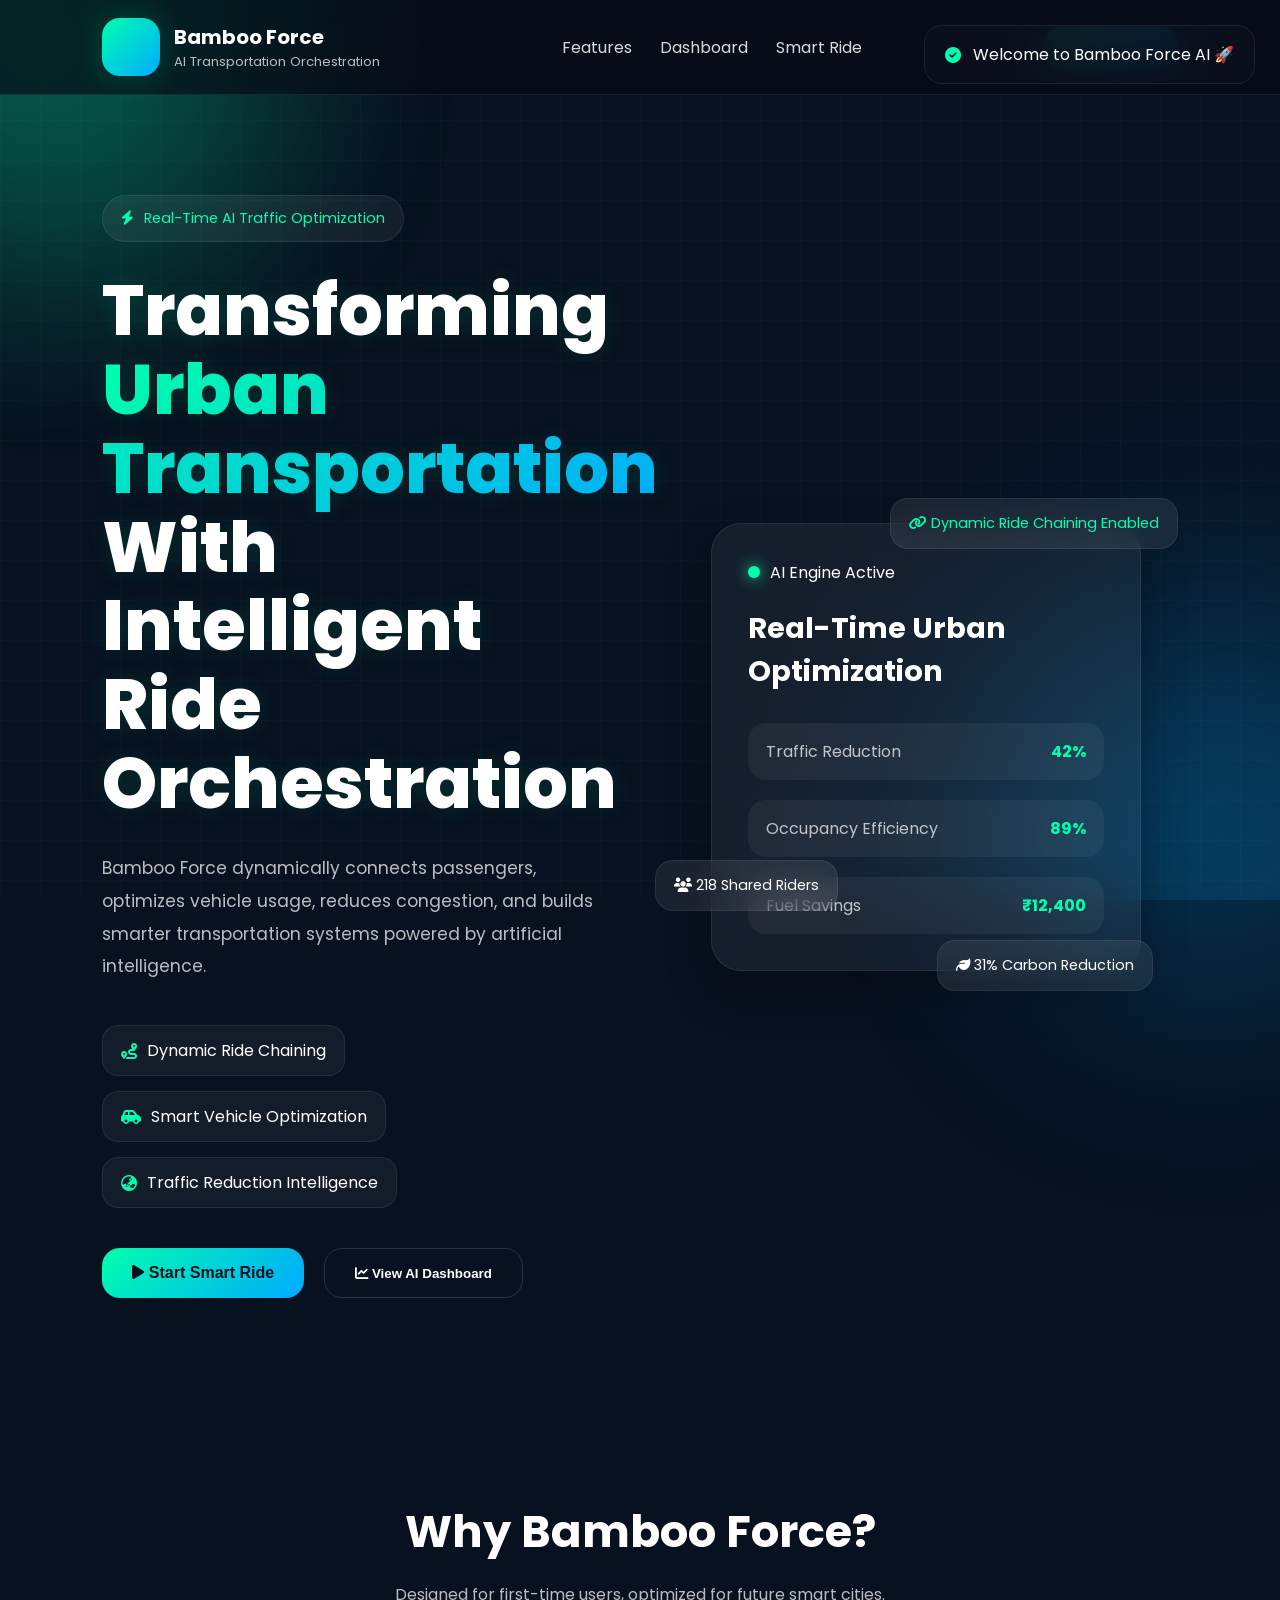
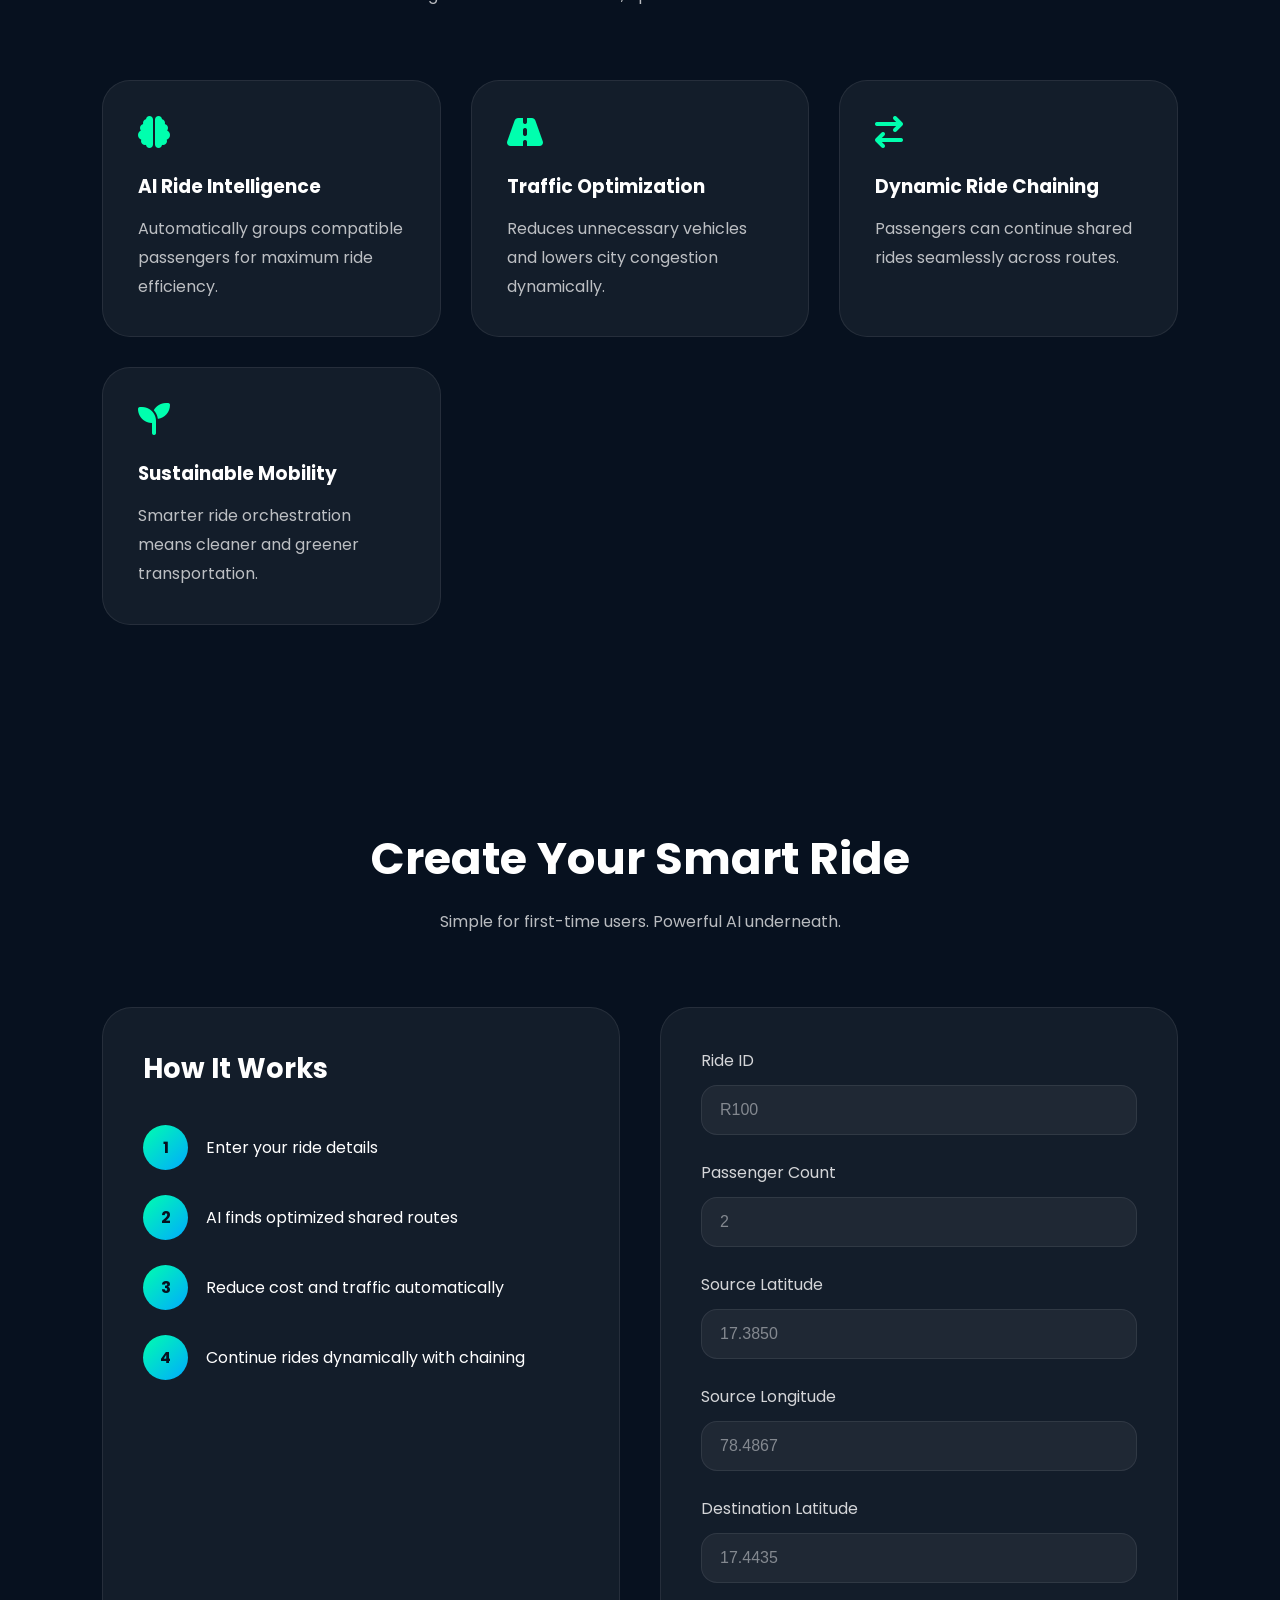
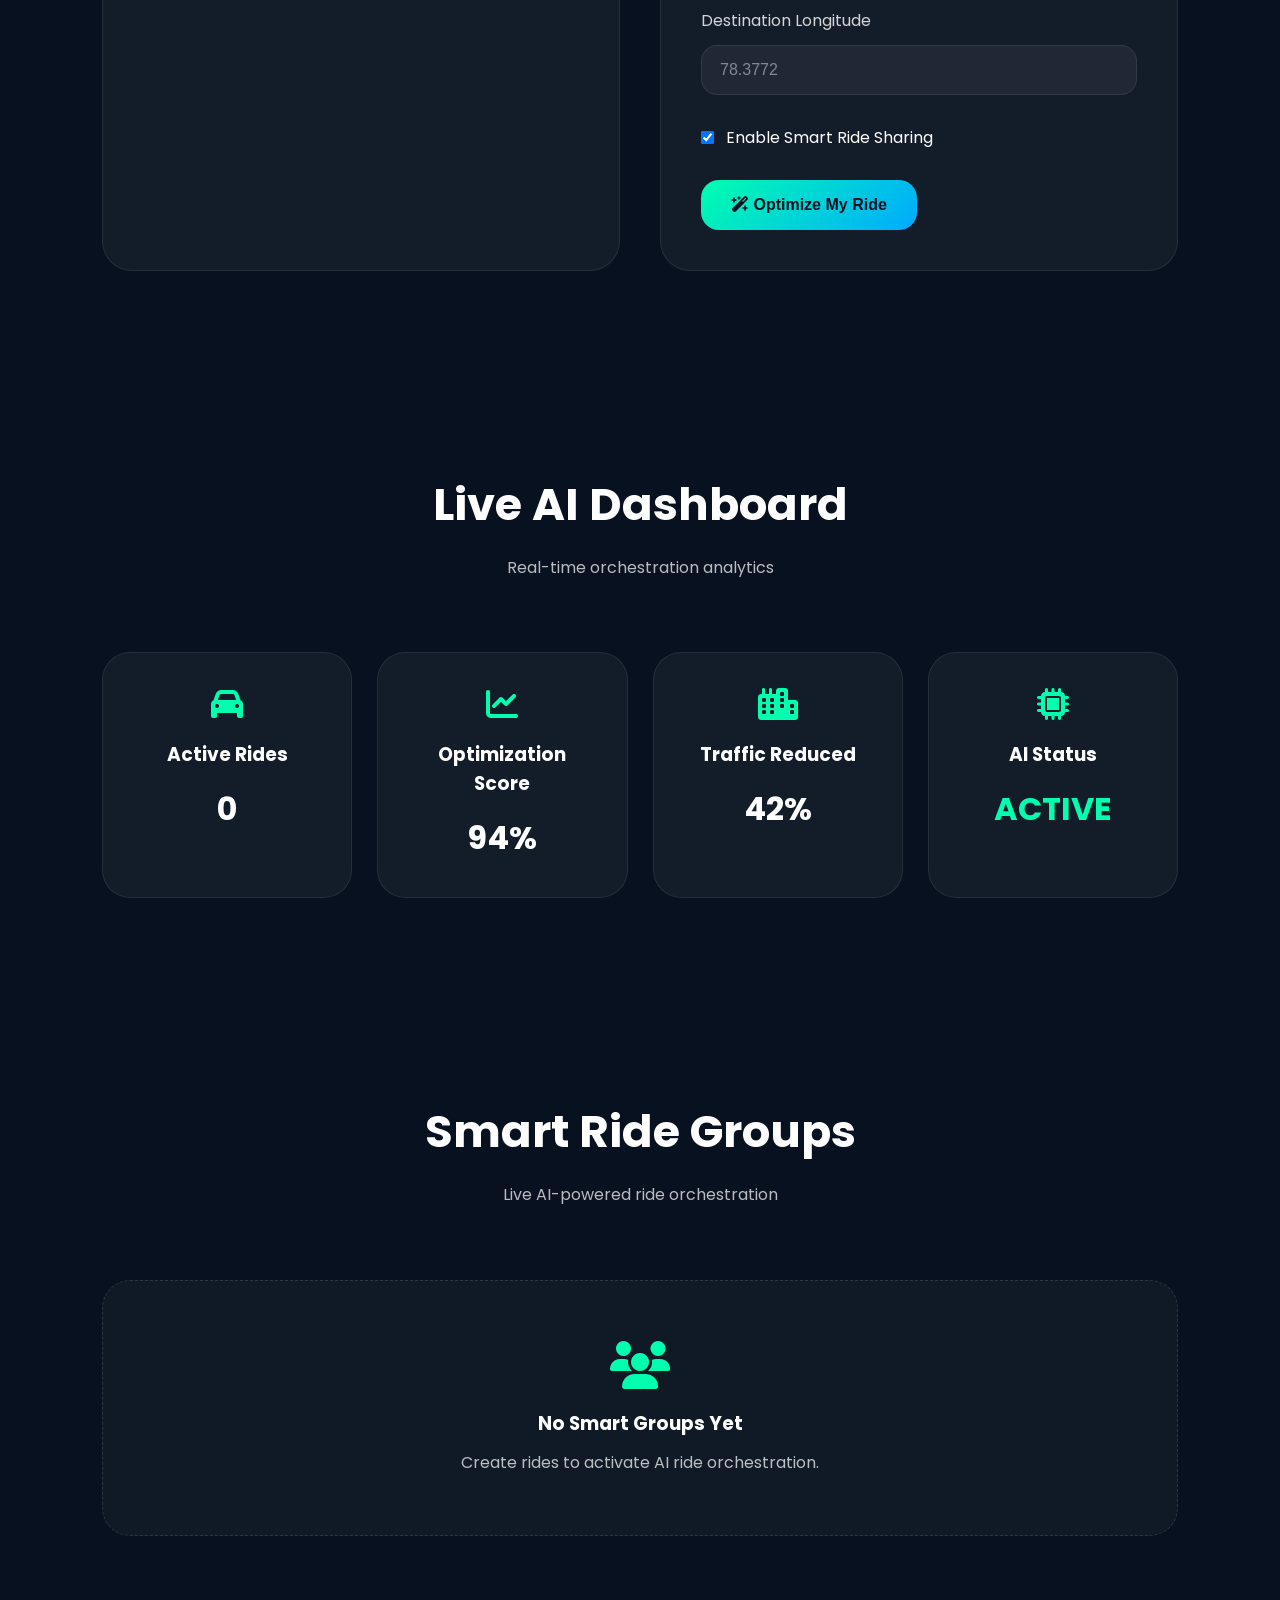
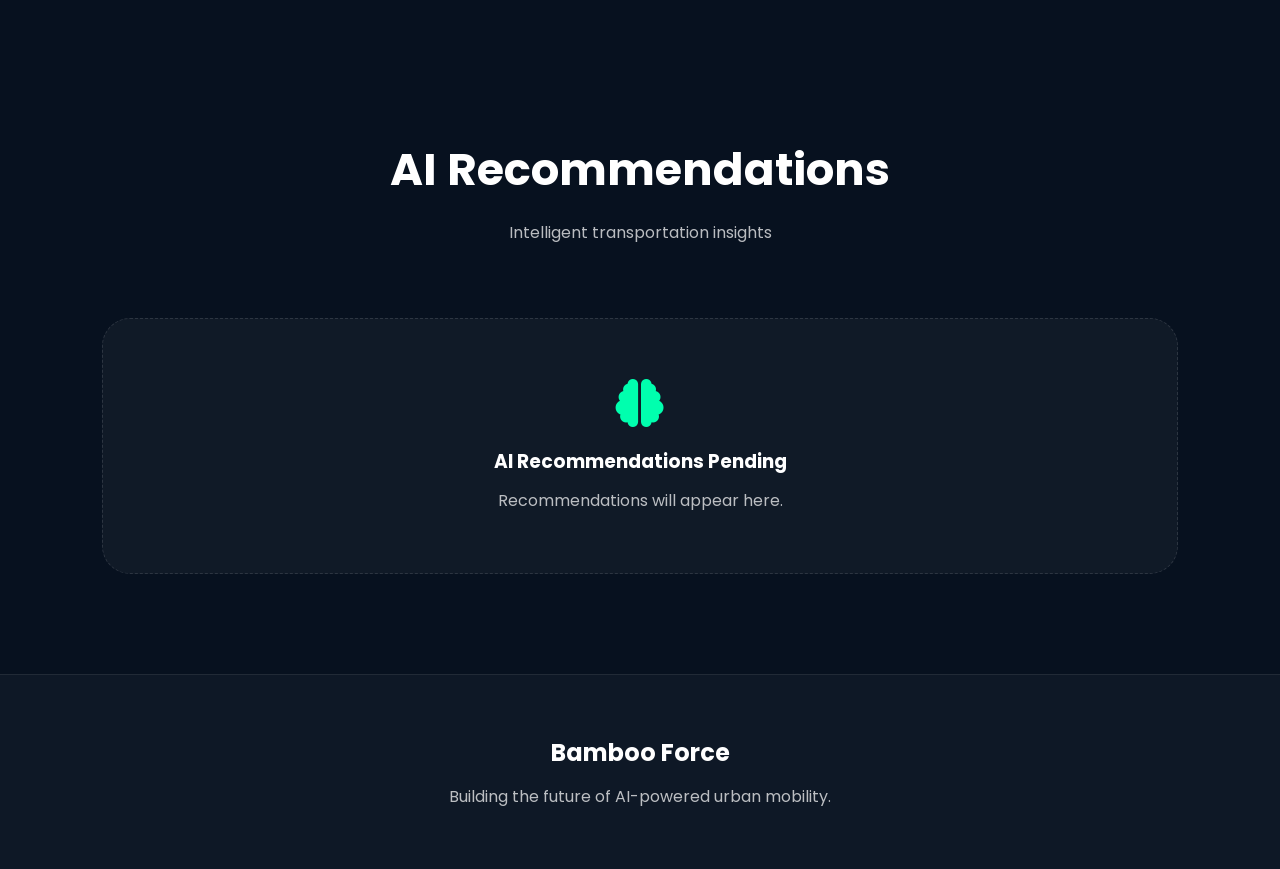
==== frontend/index.html @ 2dd6c6aa "Completed AI ride optimization backend integration" ====
<!DOCTYPE html>
<html lang="en">

<head>

    <meta charset="UTF-8">

    <meta
        name="viewport"
        content="width=device-width, initial-scale=1.0"
    >

    <title>
        Bamboo Force | AI Urban Mobility
    </title>

    <!-- ========================================= -->
    <!-- GOOGLE FONTS -->
    <!-- ========================================= -->

    <link
        rel="preconnect"
        href="https://fonts.googleapis.com"
    >

    <link
        rel="preconnect"
        href="https://fonts.gstatic.com"
        crossorigin
    >

    <link
        href="https://fonts.googleapis.com/css2?family=Poppins:wght@300;400;500;600;700;800&display=swap"
        rel="stylesheet"
    >

    <!-- ========================================= -->
    <!-- ICONS -->
    <!-- ========================================= -->

    <link
        rel="stylesheet"
        href="https://cdnjs.cloudflare.com/ajax/libs/font-awesome/6.5.1/css/all.min.css"
    >

    <!-- ========================================= -->
    <!-- CSS -->
    <!-- ========================================= -->

    <link
        rel="stylesheet"
        href="style.css"
    >

</head>

<body>

    <!-- ========================================= -->
    <!-- BACKGROUND EFFECTS -->
    <!-- ========================================= -->

    <div class="background-gradient"></div>

    <div class="grid-overlay"></div>

    <div class="blur-circle blur-one"></div>

    <div class="blur-circle blur-two"></div>

    <!-- ========================================= -->
    <!-- NAVBAR -->
    <!-- ========================================= -->

    <nav class="navbar">

        <div class="logo-container">

            <div class="logo">

                <i class="fa-solid fa-bamboo"></i>

            </div>

            <div class="logo-text">

                <h1>
                    Bamboo Force
                </h1>

                <p>
                    AI Transportation Orchestration
                </p>

            </div>

        </div>

        <div class="nav-links">

            <a href="#features">
                Features
            </a>

            <a href="#dashboard">
                Dashboard
            </a>

            <a href="#ride-section">
                Smart Ride
            </a>

        </div>

        <button class="nav-btn">

            <i class="fa-solid fa-wand-magic-sparkles"></i>

            AI Mobility

        </button>

    </nav>

    <!-- ========================================= -->
    <!-- HERO SECTION -->
    <!-- ========================================= -->

    <section class="hero-section">

        <div class="hero-left">

            <div class="hero-badge">

                <i class="fa-solid fa-bolt"></i>

                Real-Time AI Traffic Optimization

            </div>

            <h1>

                Transforming
                <span>
                    Urban Transportation
                </span>
                With Intelligent Ride Orchestration

            </h1>

            <p>

                Bamboo Force dynamically connects passengers,
                optimizes vehicle usage,
                reduces congestion,
                and builds smarter transportation systems
                powered by artificial intelligence.

            </p>

            <!-- ================================= -->
            <!-- QUICK BENEFITS -->
            <!-- ================================= -->

            <div class="hero-benefits">

                <div class="benefit">

                    <i class="fa-solid fa-route"></i>

                    <span>
                        Dynamic Ride Chaining
                    </span>

                </div>

                <div class="benefit">

                    <i class="fa-solid fa-car-side"></i>

                    <span>
                        Smart Vehicle Optimization
                    </span>

                </div>

                <div class="benefit">

                    <i class="fa-solid fa-earth-asia"></i>

                    <span>
                        Traffic Reduction Intelligence
                    </span>

                </div>

            </div>

            <!-- ================================= -->
            <!-- BUTTONS -->
            <!-- ================================= -->

            <div class="hero-buttons">

                <button class="primary-btn">

                    <i class="fa-solid fa-play"></i>

                    Start Smart Ride

                </button>

                <button class="secondary-btn">

                    <i class="fa-solid fa-chart-line"></i>

                    View AI Dashboard

                </button>

            </div>

        </div>

        <!-- ===================================== -->
        <!-- HERO RIGHT -->
        <!-- ===================================== -->

        <div class="hero-right">

            <div class="glass-card ai-card">

                <div class="card-top">

                    <div class="live-dot"></div>

                    <span>
                        AI Engine Active
                    </span>

                </div>

                <h3>

                    Real-Time Urban Optimization

                </h3>

                <div class="card-metrics">

                    <div class="metric-item">

                        <span>
                            Traffic Reduction
                        </span>

                        <strong>
                            42%
                        </strong>

                    </div>

                    <div class="metric-item">

                        <span>
                            Occupancy Efficiency
                        </span>

                        <strong>
                            89%
                        </strong>

                    </div>

                    <div class="metric-item">

                        <span>
                            Fuel Savings
                        </span>

                        <strong>
                            ₹12,400
                        </strong>

                    </div>

                </div>

            </div>

            <div class="floating-alert">

                <i class="fa-solid fa-link"></i>

                Dynamic Ride Chaining Enabled

            </div>

            <div class="mini-card mini-card-one">

                <i class="fa-solid fa-users"></i>

                218 Shared Riders

            </div>

            <div class="mini-card mini-card-two">

                <i class="fa-solid fa-leaf"></i>

                31% Carbon Reduction

            </div>

        </div>

    </section>

    <!-- ========================================= -->
    <!-- FEATURES -->
    <!-- ========================================= -->

    <section
        class="features-section"
        id="features"
    >

        <div class="section-header">

            <h2>

                Why Bamboo Force?

            </h2>

            <p>

                Designed for first-time users,
                optimized for future smart cities.

            </p>

        </div>

        <div class="features-grid">

            <div class="feature-card">

                <i class="fa-solid fa-brain"></i>

                <h3>
                    AI Ride Intelligence
                </h3>

                <p>

                    Automatically groups compatible passengers
                    for maximum ride efficiency.

                </p>

            </div>

            <div class="feature-card">

                <i class="fa-solid fa-road"></i>

                <h3>
                    Traffic Optimization
                </h3>

                <p>

                    Reduces unnecessary vehicles
                    and lowers city congestion dynamically.

                </p>

            </div>

            <div class="feature-card">

                <i class="fa-solid fa-arrow-right-arrow-left"></i>

                <h3>
                    Dynamic Ride Chaining
                </h3>

                <p>

                    Passengers can continue shared rides
                    seamlessly across routes.

                </p>

            </div>

            <div class="feature-card">

                <i class="fa-solid fa-seedling"></i>

                <h3>
                    Sustainable Mobility
                </h3>

                <p>

                    Smarter ride orchestration
                    means cleaner and greener transportation.

                </p>

            </div>

        </div>

    </section>

    <!-- ========================================= -->
    <!-- SMART RIDE FORM -->
    <!-- ========================================= -->

    <section
        class="ride-section"
        id="ride-section"
    >

        <div class="section-header">

            <h2>

                Create Your Smart Ride

            </h2>

            <p>

                Simple for first-time users.
                Powerful AI underneath.

            </p>

        </div>

        <div class="ride-container">

            <!-- ================================= -->
            <!-- LEFT INFO -->
            <!-- ================================= -->

            <div class="ride-info">

                <h3>

                    How It Works

                </h3>

                <div class="step">

                    <span>
                        1
                    </span>

                    <p>

                        Enter your ride details

                    </p>

                </div>

                <div class="step">

                    <span>
                        2
                    </span>

                    <p>

                        AI finds optimized shared routes

                    </p>

                </div>

                <div class="step">

                    <span>
                        3
                    </span>

                    <p>

                        Reduce cost and traffic automatically

                    </p>

                </div>

                <div class="step">

                    <span>
                        4
                    </span>

                    <p>

                        Continue rides dynamically with chaining

                    </p>

                </div>

            </div>

            <!-- ================================= -->
            <!-- FORM -->
            <!-- ================================= -->

            <form
                id="rideForm"
                class="ride-form"
            >

                <div class="form-grid">

                    <div class="input-group">

                        <label>

                            Ride ID

                        </label>

                        <input
                            type="text"
                            id="ride_id"
                            placeholder="R100"
                            required
                        >

                    </div>

                    <div class="input-group">

                        <label>

                            Passenger Count

                        </label>

                        <input
                            type="number"
                            id="passenger_count"
                            placeholder="2"
                            min="1"
                            required
                        >

                    </div>

                    <div class="input-group">

                        <label>

                            Source Latitude

                        </label>

                        <input
                            type="number"
                            id="source_lat"
                            placeholder="17.3850"
                            step="any"
                            required
                        >

                    </div>

                    <div class="input-group">

                        <label>

                            Source Longitude

                        </label>

                        <input
                            type="number"
                            id="source_lon"
                            placeholder="78.4867"
                            step="any"
                            required
                        >

                    </div>

                    <div class="input-group">

                        <label>

                            Destination Latitude

                        </label>

                        <input
                            type="number"
                            id="dest_lat"
                            placeholder="17.4435"
                            step="any"
                            required
                        >

                    </div>

                    <div class="input-group">

                        <label>

                            Destination Longitude

                        </label>

                        <input
                            type="number"
                            id="dest_lon"
                            placeholder="78.3772"
                            step="any"
                            required
                        >

                    </div>

                </div>

                <div class="checkbox-group">

                    <input
                        type="checkbox"
                        id="share_allowed"
                        checked
                    >

                    <label for="share_allowed">

                        Enable Smart Ride Sharing

                    </label>

                </div>

                <button
                    type="submit"
                    class="submit-btn"
                >

                    <i class="fa-solid fa-wand-magic-sparkles"></i>

                    Optimize My Ride

                </button>

            </form>

        </div>

    </section>

    <!-- ========================================= -->
    <!-- LIVE DASHBOARD -->
    <!-- ========================================= -->

    <section
        class="dashboard-section"
        id="dashboard"
    >

        <div class="section-header">

            <h2>

                Live AI Dashboard

            </h2>

            <p>

                Real-time orchestration analytics

            </p>

        </div>

        <div class="dashboard-grid">

            <div class="dashboard-card">

                <i class="fa-solid fa-car"></i>

                <h3>

                    Active Rides

                </h3>

                <p id="activeRideCount">

                    0

                </p>

            </div>

            <div class="dashboard-card">

                <i class="fa-solid fa-chart-line"></i>

                <h3>

                    Optimization Score

                </h3>

                <p>

                    94%

                </p>

            </div>

            <div class="dashboard-card">

                <i class="fa-solid fa-city"></i>

                <h3>

                    Traffic Reduced

                </h3>

                <p>

                    42%

                </p>

            </div>

            <div class="dashboard-card">

                <i class="fa-solid fa-microchip"></i>

                <h3>

                    AI Status

                </h3>

                <p class="active-status">

                    ACTIVE

                </p>

            </div>

        </div>

    </section>

    <!-- ========================================= -->
    <!-- ACTIVE GROUPS -->
    <!-- ========================================= -->

    <section class="groups-section">

        <div class="section-header">

            <h2>

                Smart Ride Groups

            </h2>

            <p>

                Live AI-powered ride orchestration

            </p>

        </div>

        <div
            id="groupsContainer"
            class="groups-grid"
        >

        </div>

    </section>

    <!-- ========================================= -->
    <!-- RECOMMENDATIONS -->
    <!-- ========================================= -->

    <section class="recommendation-section">

        <div class="section-header">

            <h2>

                AI Recommendations

            </h2>

            <p>

                Intelligent transportation insights

            </p>

        </div>

        <div
            id="recommendationContainer"
            class="recommendation-grid"
        >

        </div>

    </section>

    <!-- ========================================= -->
    <!-- FOOTER -->
    <!-- ========================================= -->

    <footer class="footer">

        <h2>

            Bamboo Force

        </h2>

        <p>

            Building the future of AI-powered urban mobility.

        </p>

    </footer>

    <!-- ========================================= -->
    <!-- SCRIPT -->
    <!-- ========================================= -->

    <script src="script.js"></script>

</body>

</html>
---- frontend/style.css ----
/* =========================================================
   BAMBOO FORCE AI
   FINAL PREMIUM UI STYLESHEET
========================================================= */

/* =========================================================
   ROOT VARIABLES
========================================================= */

:root {

    --bg-primary: #07111f;
    --bg-secondary: #0d1728;

    --card-bg: rgba(255,255,255,0.05);
    --card-hover: rgba(255,255,255,0.08);

    --text-primary: #ffffff;
    --text-secondary: rgba(255,255,255,0.72);
    --text-muted: rgba(255,255,255,0.45);

    --accent-primary: #00ffae;
    --accent-secondary: #00aaff;

    --success: #00ffae;
    --danger: #ff5f7a;

    --border-light: rgba(255,255,255,0.08);

    --shadow-glow:
        0 0 35px rgba(0,255,174,0.18);

    --shadow-card:
        0 20px 45px rgba(0,0,0,0.28);

    --transition-fast: 0.3s;
    --transition-smooth: 0.4s;
}

/* =========================================================
   GLOBAL RESET
========================================================= */

* {

    margin: 0;
    padding: 0;

    box-sizing: border-box;
}

html {

    scroll-behavior: smooth;
}

body {

    font-family: "Poppins", sans-serif;

    background: var(--bg-primary);

    color: var(--text-primary);

    overflow-x: hidden;

    min-height: 100vh;

    position: relative;
}

/* =========================================================
   CUSTOM SCROLLBAR
========================================================= */

::-webkit-scrollbar {

    width: 10px;
}

::-webkit-scrollbar-track {

    background: var(--bg-primary);
}

::-webkit-scrollbar-thumb {

    background: linear-gradient(
        var(--accent-primary),
        var(--accent-secondary)
    );

    border-radius: 20px;
}

/* =========================================================
   BACKGROUND EFFECTS
========================================================= */

.background-gradient {

    position: fixed;

    inset: 0;

    background:
        radial-gradient(
            circle at top left,
            rgba(0,255,174,0.16),
            transparent 28%
        ),
        radial-gradient(
            circle at bottom right,
            rgba(0,170,255,0.14),
            transparent 35%
        ),
        var(--bg-primary);

    z-index: -5;
}

.grid-overlay {

    position: fixed;

    inset: 0;

    background-image:
        linear-gradient(
            rgba(255,255,255,0.02) 1px,
            transparent 1px
        ),
        linear-gradient(
            90deg,
            rgba(255,255,255,0.02) 1px,
            transparent 1px
        );

    background-size: 40px 40px;

    z-index: -4;
}

.blur-circle {

    position: fixed;

    width: 380px;
    height: 380px;

    border-radius: 50%;

    filter: blur(110px);

    opacity: 0.22;

    z-index: -3;
}

.blur-one {

    background: var(--accent-primary);

    top: -120px;
    left: -120px;
}

.blur-two {

    background: var(--accent-secondary);

    bottom: -120px;
    right: -120px;
}

/* =========================================================
   NAVBAR
========================================================= */

.navbar {

    width: 100%;

    padding: 18px 8%;

    display: flex;

    justify-content: space-between;

    align-items: center;

    position: sticky;

    top: 0;

    z-index: 1000;

    backdrop-filter: blur(20px);

    background: rgba(5,10,20,0.65);

    border-bottom: 1px solid var(--border-light);
}

.logo-container {

    display: flex;

    align-items: center;

    gap: 14px;
}

.logo {

    width: 58px;
    height: 58px;

    border-radius: 18px;

    display: flex;

    justify-content: center;

    align-items: center;

    background: linear-gradient(
        135deg,
        var(--accent-primary),
        var(--accent-secondary)
    );

    color: var(--bg-primary);

    font-size: 24px;

    font-weight: 700;

    box-shadow: var(--shadow-glow);
}

.logo-text h1 {

    font-size: 1.25rem;

    font-weight: 700;
}

.logo-text p {

    font-size: 0.82rem;

    color: var(--text-secondary);
}

.nav-links {

    display: flex;

    gap: 28px;
}

.nav-links a {

    text-decoration: none;

    color: var(--text-primary);

    opacity: 0.85;

    transition: var(--transition-fast);
}

.nav-links a:hover {

    color: var(--accent-primary);
}

.nav-btn {

    padding: 13px 24px;

    border: none;

    border-radius: 16px;

    background: linear-gradient(
        135deg,
        var(--accent-primary),
        var(--accent-secondary)
    );

    color: var(--bg-primary);

    font-weight: 700;

    cursor: pointer;

    transition: var(--transition-smooth);
}

.nav-btn:hover {

    transform: translateY(-4px);

    box-shadow:
        0 15px 35px rgba(0,255,174,0.28);
}

/* =========================================================
   HERO SECTION
========================================================= */

.hero-section {

    min-height: 100vh;

    padding: 100px 8%;

    display: flex;

    align-items: center;

    justify-content: space-between;

    gap: 70px;

    flex-wrap: wrap;
}

.hero-left {

    flex: 1;

    min-width: 320px;
}

.hero-badge {

    display: inline-flex;

    align-items: center;

    gap: 10px;

    padding: 12px 18px;

    border-radius: 50px;

    background: rgba(255,255,255,0.06);

    border: 1px solid var(--border-light);

    color: var(--accent-primary);

    margin-bottom: 30px;

    font-size: 0.9rem;
}

.hero-left h1 {

    font-size: 4.4rem;

    line-height: 1.12;

    margin-bottom: 28px;

    font-weight: 800;

    text-shadow:
        0 0 22px rgba(0,255,174,0.12);
}

.hero-left h1 span {

    background: linear-gradient(
        135deg,
        var(--accent-primary),
        var(--accent-secondary)
    );

    -webkit-background-clip: text;

    -webkit-text-fill-color: transparent;
}

.hero-left p {

    font-size: 1.08rem;

    line-height: 1.9;

    color: var(--text-secondary);

    max-width: 720px;

    margin-bottom: 42px;
}

/* =========================================================
   BENEFITS
========================================================= */

.hero-benefits {

    display: flex;

    flex-wrap: wrap;

    gap: 15px;

    margin-bottom: 40px;
}

.benefit {

    display: flex;

    align-items: center;

    gap: 10px;

    padding: 12px 18px;

    border-radius: 16px;

    background: rgba(255,255,255,0.05);

    border: 1px solid var(--border-light);

    transition: var(--transition-fast);
}

.benefit:hover {

    transform: translateY(-3px);

    border-color: rgba(0,255,174,0.25);
}

.benefit i {

    color: var(--accent-primary);
}

/* =========================================================
   BUTTONS
========================================================= */

.hero-buttons {

    display: flex;

    flex-wrap: wrap;

    gap: 20px;
}

.primary-btn,
.secondary-btn,
.submit-btn {

    border: none;

    cursor: pointer;

    transition: var(--transition-smooth);
}

.primary-btn,
.submit-btn {

    padding: 16px 30px;

    border-radius: 18px;

    background: linear-gradient(
        135deg,
        var(--accent-primary),
        var(--accent-secondary)
    );

    color: var(--bg-primary);

    font-weight: 700;

    font-size: 1rem;
}

.primary-btn:hover,
.submit-btn:hover {

    transform: translateY(-5px) scale(1.02);

    box-shadow:
        0 15px 35px rgba(0,255,174,0.28);
}

.secondary-btn {

    padding: 16px 30px;

    border-radius: 18px;

    background: transparent;

    border: 1px solid rgba(255,255,255,0.14);

    color: white;

    font-weight: 600;
}

.secondary-btn:hover {

    background: rgba(255,255,255,0.08);

    transform: translateY(-4px);
}

/* =========================================================
   HERO VISUAL
========================================================= */

.hero-right {

    flex: 1;

    min-width: 320px;

    display: flex;

    justify-content: center;

    position: relative;
}

.glass-card {

    width: 100%;

    max-width: 430px;

    padding: 36px;

    border-radius: 30px;

    background: rgba(255,255,255,0.06);

    border: 1px solid var(--border-light);

    backdrop-filter: blur(24px);

    box-shadow: var(--shadow-card);

    animation:
        floatAnimation 5s ease-in-out infinite;
}

@keyframes floatAnimation {

    0% {

        transform: translateY(0px);
    }

    50% {

        transform: translateY(-12px);
    }

    100% {

        transform: translateY(0px);
    }
}

.card-top {

    display: flex;

    align-items: center;

    gap: 10px;

    margin-bottom: 22px;
}

.live-dot {

    width: 12px;
    height: 12px;

    border-radius: 50%;

    background: var(--success);

    box-shadow:
        0 0 15px var(--success);

    animation: pulse 1.5s infinite;
}

@keyframes pulse {

    0% { opacity: 1; }

    50% { opacity: 0.45; }

    100% { opacity: 1; }
}

.ai-card h3 {

    font-size: 1.8rem;

    margin-bottom: 30px;
}

.card-metrics {

    display: flex;

    flex-direction: column;

    gap: 20px;
}

.metric-item {

    display: flex;

    justify-content: space-between;

    align-items: center;

    padding: 16px 18px;

    border-radius: 18px;

    background: rgba(255,255,255,0.05);
}

.metric-item span {

    color: var(--text-secondary);
}

.metric-item strong {

    color: var(--accent-primary);
}

.floating-alert,
.mini-card {

    position: absolute;

    background: rgba(255,255,255,0.08);

    border: 1px solid var(--border-light);

    backdrop-filter: blur(16px);

    border-radius: 18px;

    padding: 14px 18px;

    font-size: 0.9rem;
}

.floating-alert {

    top: -25px;
    right: 0;

    color: var(--accent-primary);
}

.mini-card-one {

    bottom: 60px;
    left: -20px;
}

.mini-card-two {

    bottom: -20px;
    right: 25px;
}

/* =========================================================
   COMMON SECTION
========================================================= */

section {

    padding: 100px 8%;
}

.section-header {

    text-align: center;

    margin-bottom: 70px;
}

.section-header h2 {

    font-size: 2.8rem;

    margin-bottom: 16px;
}

.section-header p {

    color: var(--text-secondary);

    max-width: 720px;

    margin: auto;

    line-height: 1.8;
}

/* =========================================================
   FEATURES
========================================================= */

.features-grid {

    display: grid;

    grid-template-columns:
        repeat(auto-fit, minmax(260px, 1fr));

    gap: 30px;
}

.feature-card {

    position: relative;

    overflow: hidden;

    padding: 35px;

    border-radius: 28px;

    background: var(--card-bg);

    border: 1px solid var(--border-light);

    transition: var(--transition-smooth);
}

.feature-card::before {

    content: "";

    position: absolute;

    inset: 0;

    background: linear-gradient(
        135deg,
        rgba(0,255,174,0.08),
        transparent
    );

    opacity: 0;

    transition: var(--transition-smooth);
}

.feature-card:hover::before {

    opacity: 1;
}

.feature-card:hover {

    transform: translateY(-10px);

    border-color: rgba(0,255,174,0.25);
}

.feature-card i {

    font-size: 2rem;

    color: var(--accent-primary);

    margin-bottom: 24px;
}

.feature-card h3 {

    margin-bottom: 14px;
}

.feature-card p {

    color: var(--text-secondary);

    line-height: 1.8;
}

/* =========================================================
   FORM SECTION
========================================================= */

.ride-container {

    display: flex;

    flex-wrap: wrap;

    gap: 40px;
}

.ride-info,
.ride-form {

    flex: 1;

    min-width: 320px;

    padding: 40px;

    border-radius: 30px;

    background: var(--card-bg);

    border: 1px solid var(--border-light);
}

.ride-info h3 {

    font-size: 1.7rem;

    margin-bottom: 35px;
}

.step {

    display: flex;

    align-items: center;

    gap: 18px;

    margin-bottom: 25px;
}

.step span {

    width: 45px;
    height: 45px;

    border-radius: 50%;

    background: linear-gradient(
        135deg,
        var(--accent-primary),
        var(--accent-secondary)
    );

    display: flex;

    justify-content: center;

    align-items: center;

    color: var(--bg-primary);

    font-weight: 700;
}

.form-grid {

    display: grid;

    grid-template-columns:
        repeat(auto-fit, minmax(220px, 1fr));

    gap: 25px;
}

.input-group {

    display: flex;

    flex-direction: column;

    gap: 12px;
}

.input-group label {

    color: rgba(255,255,255,0.82);
}

.input-group input {

    padding: 15px 18px;

    border-radius: 16px;

    border: 1px solid var(--border-light);

    background: rgba(255,255,255,0.05);

    color: white;

    font-size: 1rem;

    outline: none;

    transition:
        border 0.3s,
        transform 0.3s,
        box-shadow 0.3s;
}

.input-group input::placeholder {

    color: var(--text-muted);
}

.input-group input:hover {

    transform: translateY(-2px);
}

.input-group input:focus {

    border-color: var(--accent-primary);

    box-shadow:
        0 0 14px rgba(0,255,174,0.28);
}

.checkbox-group {

    display: flex;

    align-items: center;

    gap: 12px;

    margin: 30px 0;
}

/* =========================================================
   DASHBOARD
========================================================= */

.dashboard-grid {

    display: grid;

    grid-template-columns:
        repeat(auto-fit, minmax(220px, 1fr));

    gap: 25px;
}

.dashboard-card {

    padding: 35px;

    border-radius: 28px;

    background: var(--card-bg);

    border: 1px solid var(--border-light);

    text-align: center;

    transition: var(--transition-smooth);
}

.dashboard-card:hover {

    transform: translateY(-8px);

    border-color: rgba(0,255,174,0.25);
}

.dashboard-card i {

    font-size: 2rem;

    color: var(--accent-primary);

    margin-bottom: 20px;
}

.dashboard-card p {

    margin-top: 16px;

    font-size: 2rem;

    font-weight: 700;
}

.active-status {

    color: var(--success);
}

/* =========================================================
   GROUPS & RECOMMENDATIONS
========================================================= */

.groups-grid,
.recommendation-grid {

    display: grid;

    grid-template-columns:
        repeat(auto-fit, minmax(320px, 1fr));

    gap: 25px;
}

.dynamic-card,
.recommendation-card {

    padding: 28px;

    border-radius: 26px;

    background: var(--card-bg);

    border: 1px solid var(--border-light);

    transition: var(--transition-smooth);
}

.dynamic-card:hover,
.recommendation-card:hover {

    transform: translateY(-6px);

    border-color: rgba(0,255,174,0.25);
}

.card-header,
.recommendation-top {

    display: flex;

    justify-content: space-between;

    align-items: center;

    margin-bottom: 20px;
}

.live-badge,
.confidence-score {

    padding: 6px 12px;

    border-radius: 50px;

    background: rgba(0,255,174,0.12);

    color: var(--accent-primary);

    font-size: 0.82rem;

    font-weight: 600;
}

.group-details,
.recommendation-body {

    display: flex;

    flex-direction: column;

    gap: 16px;
}

.detail-item,
.recommend-item {

    display: flex;

    justify-content: space-between;

    align-items: center;

    padding: 14px 16px;

    border-radius: 16px;

    background: rgba(255,255,255,0.04);
}

/* =========================================================
   EMPTY STATE
========================================================= */

.empty-state {

    width: 100%;

    padding: 60px 30px;

    border-radius: 28px;

    background: rgba(255,255,255,0.04);

    border: 1px dashed rgba(255,255,255,0.12);

    text-align: center;
}

.empty-state i {

    font-size: 3rem;

    color: var(--accent-primary);

    margin-bottom: 20px;
}

.empty-state h3 {

    margin-bottom: 12px;
}

.empty-state p {

    color: var(--text-secondary);
}

/* =========================================================
   TOAST
========================================================= */

.toast {

    position: fixed;

    top: 25px;
    right: 25px;

    padding: 16px 20px;

    border-radius: 18px;

    background: rgba(10,16,28,0.92);

    border: 1px solid var(--border-light);

    backdrop-filter: blur(18px);

    transform: translateX(120%);

    opacity: 0;

    transition: var(--transition-smooth);

    z-index: 9999;
}

.toast.show {

    transform: translateX(0);

    opacity: 1;
}

.toast-content {

    display: flex;

    align-items: center;

    gap: 12px;
}

.toast.success i {

    color: var(--success);
}

.toast.error i {

    color: var(--danger);
}

/* =========================================================
   FOOTER
========================================================= */

.footer {

    padding: 60px 8%;

    text-align: center;

    border-top: 1px solid var(--border-light);

    background: rgba(255,255,255,0.03);
}

.footer h2 {

    margin-bottom: 14px;
}

.footer p {

    color: var(--text-secondary);
}

/* =========================================================
   RESPONSIVE DESIGN
========================================================= */

@media (max-width: 1100px) {

    .hero-left h1 {

        font-size: 3.5rem;
    }
}

@media (max-width: 900px) {

    .hero-section {

        padding-top: 140px;
    }

    .nav-links {

        display: none;
    }

    .floating-alert,
    .mini-card {

        display: none;
    }
}

@media (max-width: 768px) {

    section {

        padding: 80px 6%;
    }

    .hero-left h1 {

        font-size: 2.7rem;
    }

    .section-header h2 {

        font-size: 2.2rem;
    }

    .ride-info,
    .ride-form {

        padding: 28px;
    }
}

@media (max-width: 500px) {

    .hero-left h1 {

        font-size: 2.1rem;
    }

    .hero-buttons {

        flex-direction: column;
    }

    .primary-btn,
    .secondary-btn,
    .submit-btn {

        width: 100%;
    }

    .toast {

        width: calc(100% - 30px);

        right: 15px;
    }
}
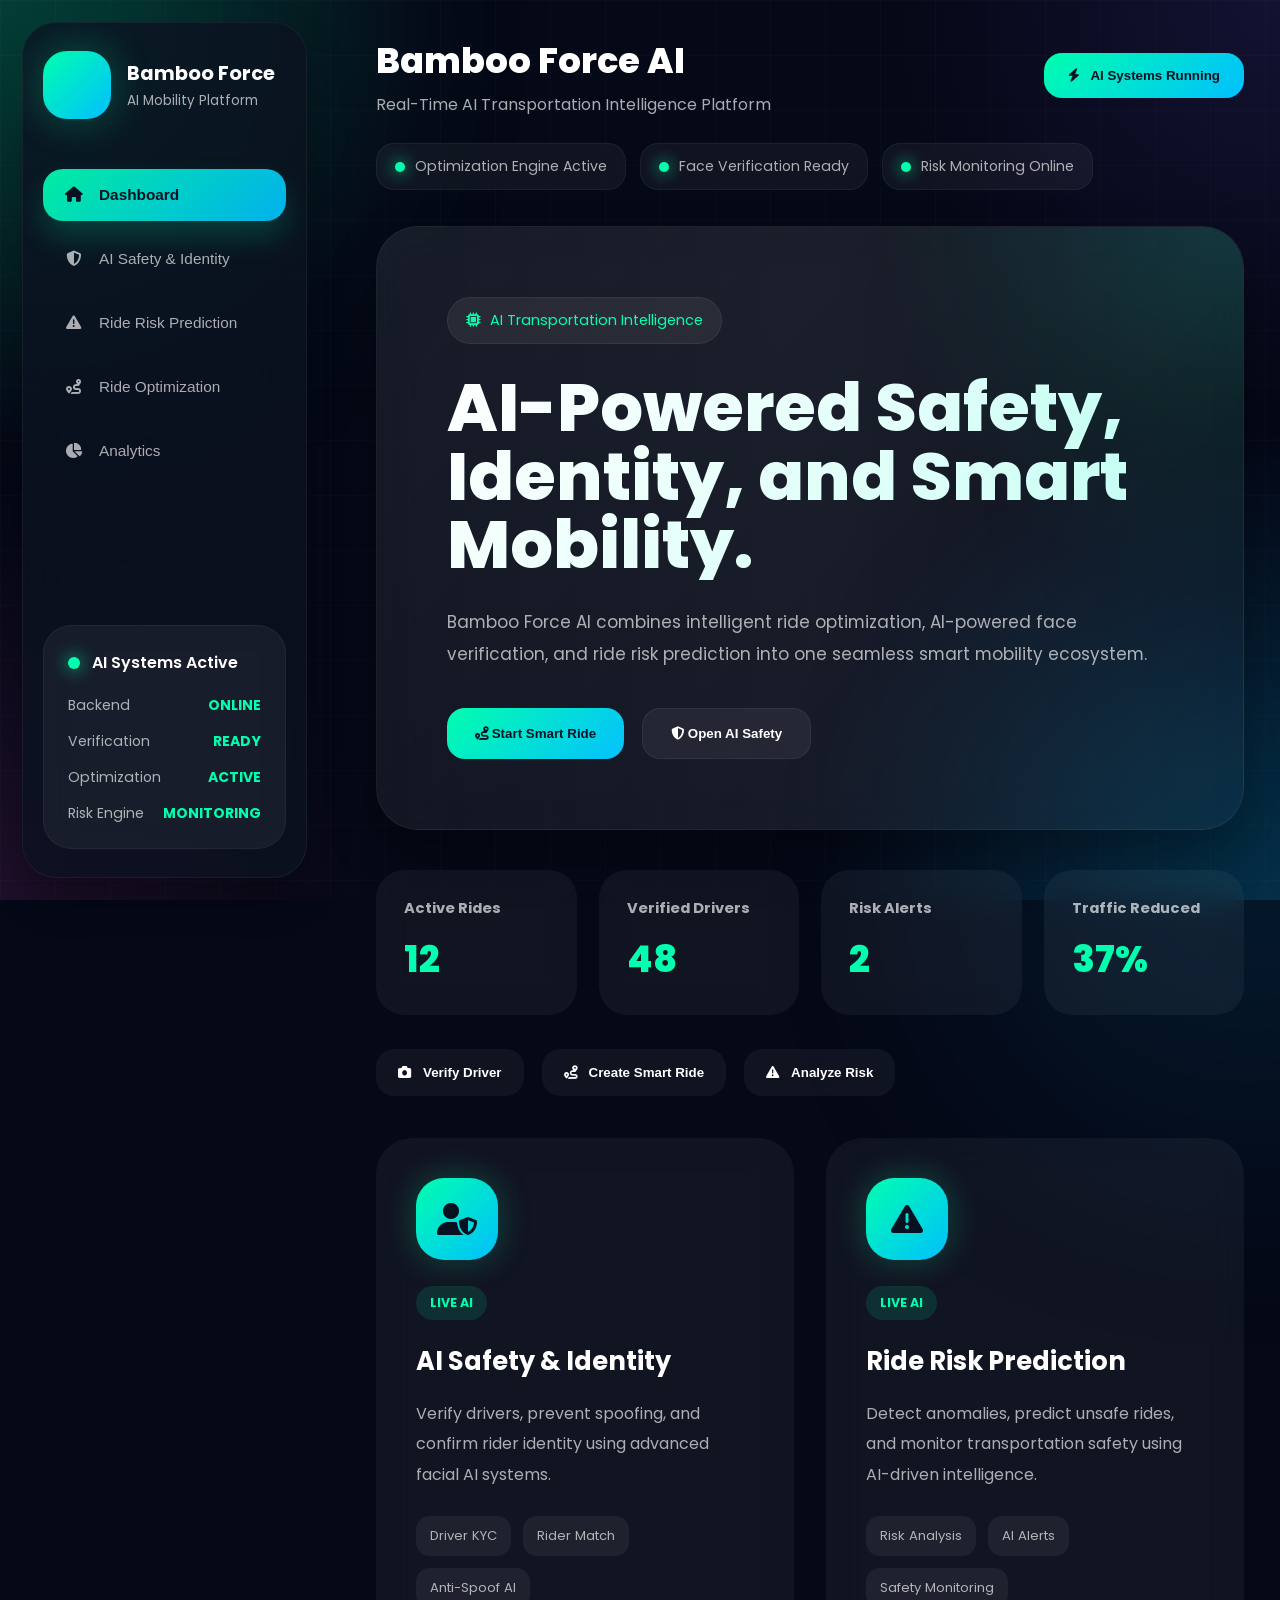
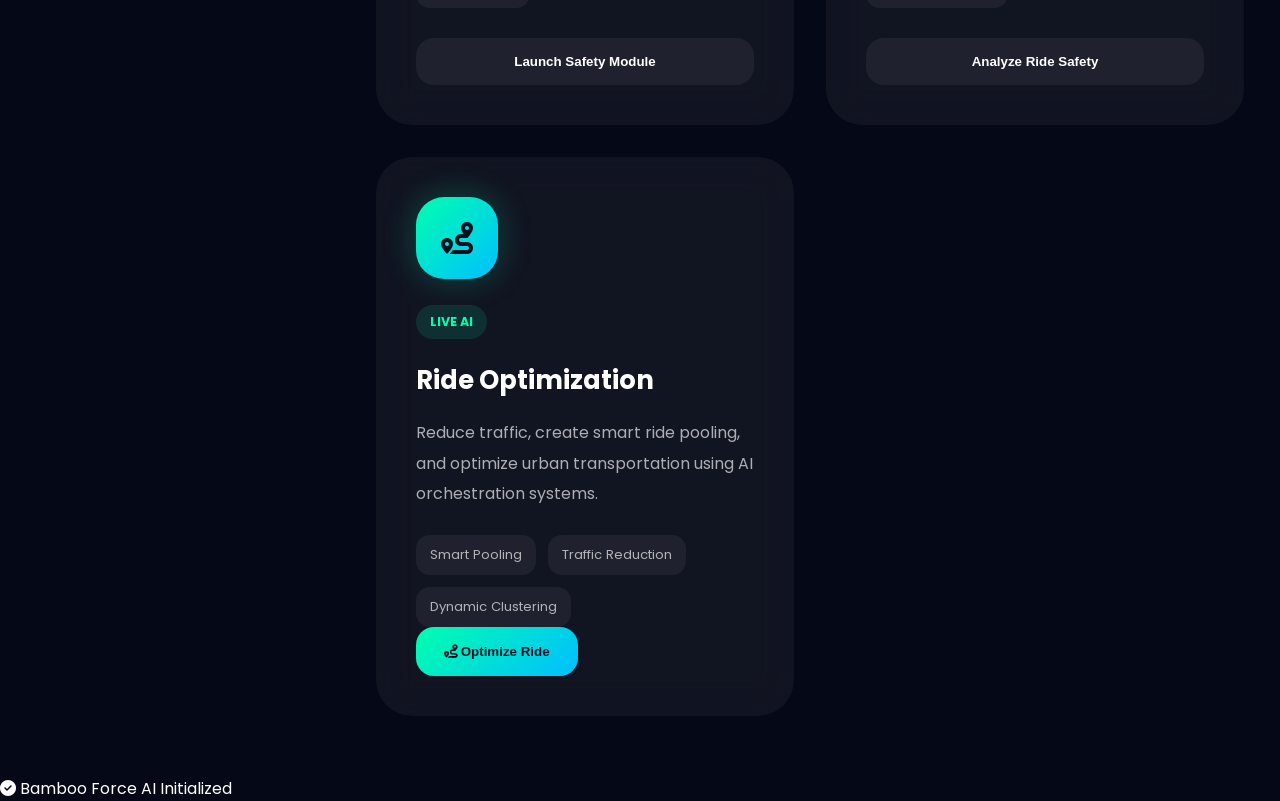
==== commit 5aed10e3: "updating frontend" ====
--- a/frontend/index.html
+++ b/frontend/index.html
@@ -2,6 +2,10 @@
 <html lang="en">
 
 <head>
+
+    <!-- ========================================= -->
+    <!-- META -->
+    <!-- ========================================= -->
 
     <meta charset="UTF-8">
 
@@ -10,12 +14,18 @@
         content="width=device-width, initial-scale=1.0"
     >
 
+    <!-- ========================================= -->
+    <!-- TITLE -->
+    <!-- ========================================= -->
+
     <title>
-        Bamboo Force | AI Urban Mobility
+
+        Bamboo Force AI | Unified AI Mobility Platform
+
     </title>
 
     <!-- ========================================= -->
-    <!-- GOOGLE FONTS -->
+    <!-- GOOGLE FONT -->
     <!-- ========================================= -->
 
     <link
@@ -35,7 +45,7 @@
     >
 
     <!-- ========================================= -->
-    <!-- ICONS -->
+    <!-- FONT AWESOME -->
     <!-- ========================================= -->
 
     <link
@@ -69,793 +79,1016 @@
     <div class="blur-circle blur-two"></div>
 
     <!-- ========================================= -->
-    <!-- NAVBAR -->
-    <!-- ========================================= -->
-
-    <nav class="navbar">
-
-        <div class="logo-container">
-
-            <div class="logo">
-
-                <i class="fa-solid fa-bamboo"></i>
+    <!-- MAIN APP -->
+    <!-- ========================================= -->
+
+    <div class="app-container">
+
+        <!-- ===================================== -->
+        <!-- SIDEBAR -->
+        <!-- ===================================== -->
+
+        <aside class="sidebar">
+
+            <!-- ================================= -->
+            <!-- LOGO -->
+            <!-- ================================= -->
+
+            <div class="sidebar-logo">
+
+                <div class="logo-icon">
+
+                    <i class="fa-solid fa-bamboo"></i>
+
+                </div>
+
+                <div>
+
+                    <h2>
+
+                        Bamboo Force
+
+                    </h2>
+
+                    <p>
+
+                        AI Mobility Platform
+
+                    </p>
+
+                </div>
 
             </div>
 
-            <div class="logo-text">
-
-                <h1>
-                    Bamboo Force
-                </h1>
-
-                <p>
-                    AI Transportation Orchestration
-                </p>
+            <!-- ================================= -->
+            <!-- NAVIGATION -->
+            <!-- ================================= -->
+
+            <nav class="sidebar-nav">
+
+                <button
+                    class="nav-item active"
+                    onclick="showSection('dashboardSection', event)"
+                >
+
+                    <i class="fa-solid fa-house"></i>
+
+                    Dashboard
+
+                </button>
+
+                <button
+                    class="nav-item"
+                    onclick="showSection('safetySection', event)"
+                >
+
+                    <i class="fa-solid fa-shield-halved"></i>
+
+                    AI Safety & Identity
+
+                </button>
+
+                <button
+                    class="nav-item"
+                    onclick="showSection('riskSection', event)"
+                >
+
+                    <i class="fa-solid fa-triangle-exclamation"></i>
+
+                    Ride Risk Prediction
+
+                </button>
+
+                <button
+                    class="nav-item"
+                    onclick="showSection('optimizationSection', event)"
+                >
+
+                    <i class="fa-solid fa-route"></i>
+
+                    Ride Optimization
+
+                </button>
+
+                <button
+                    class="nav-item"
+                    onclick="showSection('analyticsSection', event)"
+                >
+
+                    <i class="fa-solid fa-chart-pie"></i>
+
+                    Analytics
+
+                </button>
+
+            </nav>
+
+            <!-- ================================= -->
+            <!-- LIVE STATUS -->
+            <!-- ================================= -->
+
+            <div class="sidebar-status">
+
+                <div class="status-header">
+
+                    <div class="status-dot"></div>
+
+                    <span>
+
+                        AI Systems Active
+
+                    </span>
+
+                </div>
+
+                <div class="status-grid">
+
+                    <div class="status-item">
+
+                        <span>
+
+                            Backend
+
+                        </span>
+
+                        <strong>
+
+                            ONLINE
+
+                        </strong>
+
+                    </div>
+
+                    <div class="status-item">
+
+                        <span>
+
+                            Verification
+
+                        </span>
+
+                        <strong>
+
+                            READY
+
+                        </strong>
+
+                    </div>
+
+                    <div class="status-item">
+
+                        <span>
+
+                            Optimization
+
+                        </span>
+
+                        <strong>
+
+                            ACTIVE
+
+                        </strong>
+
+                    </div>
+
+                    <div class="status-item">
+
+                        <span>
+
+                            Risk Engine
+
+                        </span>
+
+                        <strong>
+
+                            MONITORING
+
+                        </strong>
+
+                    </div>
+
+                </div>
 
             </div>
 
-        </div>
-
-        <div class="nav-links">
-
-            <a href="#features">
-                Features
-            </a>
-
-            <a href="#dashboard">
-                Dashboard
-            </a>
-
-            <a href="#ride-section">
-                Smart Ride
-            </a>
-
-        </div>
-
-        <button class="nav-btn">
-
-            <i class="fa-solid fa-wand-magic-sparkles"></i>
-
-            AI Mobility
-
-        </button>
-
-    </nav>
-
-    <!-- ========================================= -->
-    <!-- HERO SECTION -->
-    <!-- ========================================= -->
-
-    <section class="hero-section">
-
-        <div class="hero-left">
-
-            <div class="hero-badge">
-
-                <i class="fa-solid fa-bolt"></i>
-
-                Real-Time AI Traffic Optimization
+        </aside>
+
+        <!-- ===================================== -->
+        <!-- MAIN CONTENT -->
+        <!-- ===================================== -->
+
+        <main class="main-content">
+
+            <!-- ================================= -->
+            <!-- TOPBAR -->
+            <!-- ================================= -->
+
+            <header class="topbar">
+
+                <div>
+
+                    <h1>
+
+                        Bamboo Force AI
+
+                    </h1>
+
+                    <p>
+
+                        Real-Time AI Transportation Intelligence Platform
+
+                    </p>
+
+                </div>
+
+                <button class="launch-btn">
+
+                    <i class="fa-solid fa-bolt"></i>
+
+                    AI Systems Running
+
+                </button>
+
+            </header>
+
+            <!-- ================================= -->
+            <!-- SYSTEM STATUS BAR -->
+            <!-- ================================= -->
+
+            <div class="system-banner">
+
+                <div class="system-item">
+
+                    <span class="system-dot"></span>
+
+                    Optimization Engine Active
+
+                </div>
+
+                <div class="system-item">
+
+                    <span class="system-dot"></span>
+
+                    Face Verification Ready
+
+                </div>
+
+                <div class="system-item">
+
+                    <span class="system-dot"></span>
+
+                    Risk Monitoring Online
+
+                </div>
 
             </div>
 
-            <h1>
-
-                Transforming
-                <span>
-                    Urban Transportation
-                </span>
-                With Intelligent Ride Orchestration
-
-            </h1>
-
-            <p>
-
-                Bamboo Force dynamically connects passengers,
-                optimizes vehicle usage,
-                reduces congestion,
-                and builds smarter transportation systems
-                powered by artificial intelligence.
-
-            </p>
-
-            <!-- ================================= -->
-            <!-- QUICK BENEFITS -->
-            <!-- ================================= -->
-
-            <div class="hero-benefits">
-
-                <div class="benefit">
+            <!-- ================================= -->
+            <!-- DASHBOARD SECTION -->
+            <!-- ================================= -->
+
+            <section
+                id="dashboardSection"
+                class="content-section active-section"
+            >
+
+                <!-- ================================= -->
+                <!-- HERO -->
+                <!-- ================================= -->
+
+                <div class="hero-banner">
+
+                    <div class="hero-text">
+
+                        <div class="hero-badge">
+
+                            <i class="fa-solid fa-microchip"></i>
+
+                            AI Transportation Intelligence
+
+                        </div>
+
+                        <h1>
+
+                            AI-Powered Safety,
+                            Identity,
+                            and Smart Mobility.
+
+                        </h1>
+
+                        <p>
+
+                            Bamboo Force AI combines intelligent
+                            ride optimization,
+                            AI-powered face verification,
+                            and ride risk prediction
+                            into one seamless smart mobility ecosystem.
+
+                        </p>
+
+                        <!-- ========================= -->
+                        <!-- HERO ACTIONS -->
+                        <!-- ========================= -->
+
+                        <div class="hero-actions">
+
+                            <button
+                                class="primary-btn"
+                                onclick="showSection('optimizationSection', event)"
+                            >
+
+                                <i class="fa-solid fa-route"></i>
+
+                                Start Smart Ride
+
+                            </button>
+
+                            <button
+                                class="secondary-btn"
+                                onclick="showSection('safetySection', event)"
+                            >
+
+                                <i class="fa-solid fa-shield-halved"></i>
+
+                                Open AI Safety
+
+                            </button>
+
+                        </div>
+
+                    </div>
+
+                </div>
+
+                <!-- ================================= -->
+                <!-- LIVE METRICS -->
+                <!-- ================================= -->
+
+                <div class="metrics-strip">
+
+                    <div class="metric-box">
+
+                        <h3>
+
+                            Active Rides
+
+                        </h3>
+
+                        <p>
+
+                            12
+
+                        </p>
+
+                    </div>
+
+                    <div class="metric-box">
+
+                        <h3>
+
+                            Verified Drivers
+
+                        </h3>
+
+                        <p>
+
+                            48
+
+                        </p>
+
+                    </div>
+
+                    <div class="metric-box">
+
+                        <h3>
+
+                            Risk Alerts
+
+                        </h3>
+
+                        <p>
+
+                            2
+
+                        </p>
+
+                    </div>
+
+                    <div class="metric-box">
+
+                        <h3>
+
+                            Traffic Reduced
+
+                        </h3>
+
+                        <p>
+
+                            37%
+
+                        </p>
+
+                    </div>
+
+                </div>
+
+                <!-- ================================= -->
+                <!-- QUICK ACTIONS -->
+                <!-- ================================= -->
+
+                <div class="quick-actions">
+
+                    <button class="quick-btn">
+
+                        <i class="fa-solid fa-camera"></i>
+
+                        Verify Driver
+
+                    </button>
+
+                    <button class="quick-btn">
+
+                        <i class="fa-solid fa-route"></i>
+
+                        Create Smart Ride
+
+                    </button>
+
+                    <button class="quick-btn">
+
+                        <i class="fa-solid fa-triangle-exclamation"></i>
+
+                        Analyze Risk
+
+                    </button>
+
+                </div>
+
+                <!-- ================================= -->
+                <!-- MODULE GRID -->
+                <!-- ================================= -->
+
+                <div class="module-grid">
+
+                    <!-- ================================= -->
+                    <!-- SAFETY -->
+                    <!-- ================================= -->
+
+                    <div class="module-card">
+
+                        <div class="module-icon">
+
+                            <i class="fa-solid fa-user-shield"></i>
+
+                        </div>
+
+                        <div class="live-tag">
+
+                            LIVE AI
+
+                        </div>
+
+                        <h3>
+
+                            AI Safety & Identity
+
+                        </h3>
+
+                        <p>
+
+                            Verify drivers,
+                            prevent spoofing,
+                            and confirm rider identity
+                            using advanced facial AI systems.
+
+                        </p>
+
+                        <div class="module-features">
+
+                            <span>
+
+                                Driver KYC
+
+                            </span>
+
+                            <span>
+
+                                Rider Match
+
+                            </span>
+
+                            <span>
+
+                                Anti-Spoof AI
+
+                            </span>
+
+                        </div>
+
+                        <button
+                            class="module-btn"
+                            onclick="showSection('safetySection', event)"
+                        >
+
+                            Launch Safety Module
+
+                        </button>
+
+                    </div>
+
+                    <!-- ================================= -->
+                    <!-- RISK -->
+                    <!-- ================================= -->
+
+                    <div class="module-card">
+
+                        <div class="module-icon">
+
+                            <i class="fa-solid fa-triangle-exclamation"></i>
+
+                        </div>
+
+                        <div class="live-tag">
+
+                            LIVE AI
+
+                        </div>
+
+                        <h3>
+
+                            Ride Risk Prediction
+
+                        </h3>
+
+                        <p>
+
+                            Detect anomalies,
+                            predict unsafe rides,
+                            and monitor transportation safety
+                            using AI-driven intelligence.
+
+                        </p>
+
+                        <div class="module-features">
+
+                            <span>
+
+                                Risk Analysis
+
+                            </span>
+
+                            <span>
+
+                                AI Alerts
+
+                            </span>
+
+                            <span>
+
+                                Safety Monitoring
+
+                            </span>
+
+                        </div>
+
+                        <button
+                            class="module-btn"
+                            onclick="showSection('riskSection', event)"
+                        >
+
+                            Analyze Ride Safety
+
+                        </button>
+
+                    </div>
+
+                    <!-- ================================= -->
+                    <!-- OPTIMIZATION -->
+                    <!-- ================================= -->
+
+                    <div class="module-card">
+
+                        <div class="module-icon">
+
+                            <i class="fa-solid fa-route"></i>
+
+                        </div>
+
+                        <div class="live-tag">
+
+                            LIVE AI
+
+                        </div>
+
+                        <h3>
+
+                            Ride Optimization
+
+                        </h3>
+
+                        <p>
+
+                            Reduce traffic,
+                            create smart ride pooling,
+                            and optimize urban transportation
+                            using AI orchestration systems.
+
+                        </p>
+
+                        <div class="module-features">
+
+                            <span>
+
+                                Smart Pooling
+
+                            </span>
+
+                            <span>
+
+                                Traffic Reduction
+
+                            </span>
+
+                            <span>
+
+                                Dynamic Clustering
+
+                            </span>
+
+                        </div>
+
+                        <button
+                            class="primary-btn"
+                            onclick="demoCreateRide()"
+                        >
+
+                            <i class="fa-solid fa-route"></i>
+
+                            Optimize Ride
+
+                        </button>
+    
+
+                    </div>
+
+                </div>
+
+            </section>
+
+            <!-- ================================= -->
+            <!-- SAFETY SECTION -->
+            <!-- ================================= -->
+
+            <section
+                id="safetySection"
+                class="content-section"
+            >
+
+                <div class="section-title">
+
+                    <div class="hero-badge">
+
+                        <i class="fa-solid fa-shield-halved"></i>
+
+                        AI Identity Systems
+
+                    </div>
+
+                    <h2>
+
+                        AI Safety & Identity
+
+                    </h2>
+
+                    <p>
+
+                        Intelligent driver verification
+                        and ride-time identity confirmation systems.
+
+                    </p>
+
+                </div>
+
+                <div class="module-grid">
+
+                    <!-- DRIVER KYC -->
+
+                    <div class="module-card">
+
+                        <div class="module-icon">
+
+                            <i class="fa-solid fa-id-card"></i>
+
+                        </div>
+
+                        <div class="live-tag">
+
+                            ACTIVE
+
+                        </div>
+
+                        <h3>
+
+                            Driver KYC Verification
+
+                        </h3>
+
+                        <p>
+
+                            Verify drivers before platform approval
+                            using AI-based face authentication
+                            and spoof detection.
+
+                        </p>
+
+                        <button class="module-btn">
+
+                            Start Driver Verification
+
+                        </button>
+
+                    </div>
+
+                    <!-- RIDER MATCH -->
+
+                    <div class="module-card">
+
+                        <div class="module-icon">
+
+                            <i class="fa-solid fa-camera"></i>
+
+                        </div>
+
+                        <div class="live-tag">
+
+                            ACTIVE
+
+                        </div>
+
+                        <h3>
+
+                            Rider Match Verification
+
+                        </h3>
+
+                        <p>
+
+                            Passengers can verify that
+                            the arriving driver matches
+                            the registered platform identity.
+
+                        </p>
+
+                        <button class="module-btn">
+
+                            Verify Driver Identity
+
+                        </button>
+
+                    </div>
+
+                </div>
+
+            </section>
+
+            <!-- ================================= -->
+            <!-- RISK SECTION -->
+            <!-- ================================= -->
+
+            <section
+                id="riskSection"
+                class="content-section"
+            >
+
+                <div class="section-title">
+
+                    <div class="hero-badge">
+
+                        <i class="fa-solid fa-triangle-exclamation"></i>
+
+                        AI Risk Intelligence
+
+                    </div>
+
+                    <h2>
+
+                        Ride Risk Prediction
+
+                    </h2>
+
+                    <p>
+
+                        AI-powered anomaly detection
+                        and transportation safety intelligence.
+
+                    </p>
+
+                </div>
+
+                <div class="placeholder-box">
+
+                    <i class="fa-solid fa-chart-line"></i>
+
+                    <h3>
+
+                        Risk Prediction System
+
+                    </h3>
+
+                    <p>
+
+                        Start monitoring ride safety
+                        and analyze transportation risks
+                        using AI intelligence.
+
+                    </p>
+
+                </div>
+
+            </section>
+
+            <!-- ================================= -->
+            <!-- OPTIMIZATION SECTION -->
+            <!-- ================================= -->
+
+            <section
+                id="optimizationSection"
+                class="content-section"
+            >
+
+                <div class="section-title">
+
+                    <div class="hero-badge">
+
+                        <i class="fa-solid fa-route"></i>
+
+                        AI Mobility Optimization
+
+                    </div>
+
+                    <h2>
+
+                        Smart Ride Optimization
+
+                    </h2>
+
+                    <p>
+
+                        AI-driven urban transportation
+                        orchestration and intelligent ride pooling.
+
+                    </p>
+
+                </div>
+
+                <div class="placeholder-box">
 
                     <i class="fa-solid fa-route"></i>
 
-                    <span>
-                        Dynamic Ride Chaining
-                    </span>
-
-                </div>
-
-                <div class="benefit">
-
-                    <i class="fa-solid fa-car-side"></i>
-
-                    <span>
-                        Smart Vehicle Optimization
-                    </span>
-
-                </div>
-
-                <div class="benefit">
-
-                    <i class="fa-solid fa-earth-asia"></i>
-
-                    <span>
-                        Traffic Reduction Intelligence
-                    </span>
-
-                </div>
-
-            </div>
-
-            <!-- ================================= -->
-            <!-- BUTTONS -->
-            <!-- ================================= -->
-
-            <div class="hero-buttons">
-
-                <button class="primary-btn">
-
-                    <i class="fa-solid fa-play"></i>
-
-                    Start Smart Ride
-
-                </button>
-
-                <button class="secondary-btn">
-
-                    <i class="fa-solid fa-chart-line"></i>
-
-                    View AI Dashboard
-
-                </button>
-
-            </div>
-
-        </div>
-
-        <!-- ===================================== -->
-        <!-- HERO RIGHT -->
-        <!-- ===================================== -->
-
-        <div class="hero-right">
-
-            <div class="glass-card ai-card">
-
-                <div class="card-top">
-
-                    <div class="live-dot"></div>
-
-                    <span>
-                        AI Engine Active
-                    </span>
-
-                </div>
-
-                <h3>
-
-                    Real-Time Urban Optimization
-
-                </h3>
-
-                <div class="card-metrics">
-
-                    <div class="metric-item">
-
-                        <span>
-                            Traffic Reduction
-                        </span>
-
-                        <strong>
-                            42%
-                        </strong>
-
-                    </div>
-
-                    <div class="metric-item">
-
-                        <span>
-                            Occupancy Efficiency
-                        </span>
-
-                        <strong>
-                            89%
-                        </strong>
-
-                    </div>
-
-                    <div class="metric-item">
-
-                        <span>
-                            Fuel Savings
-                        </span>
-
-                        <strong>
-                            ₹12,400
-                        </strong>
-
-                    </div>
-
-                </div>
-
-            </div>
-
-            <div class="floating-alert">
-
-                <i class="fa-solid fa-link"></i>
-
-                Dynamic Ride Chaining Enabled
-
-            </div>
-
-            <div class="mini-card mini-card-one">
-
-                <i class="fa-solid fa-users"></i>
-
-                218 Shared Riders
-
-            </div>
-
-            <div class="mini-card mini-card-two">
-
-                <i class="fa-solid fa-leaf"></i>
-
-                31% Carbon Reduction
-
-            </div>
-
-        </div>
-
-    </section>
-
-    <!-- ========================================= -->
-    <!-- FEATURES -->
-    <!-- ========================================= -->
-
-    <section
-        class="features-section"
-        id="features"
-    >
-
-        <div class="section-header">
-
-            <h2>
-
-                Why Bamboo Force?
-
-            </h2>
-
-            <p>
-
-                Designed for first-time users,
-                optimized for future smart cities.
-
-            </p>
-
-        </div>
-
-        <div class="features-grid">
-
-            <div class="feature-card">
-
-                <i class="fa-solid fa-brain"></i>
-
-                <h3>
-                    AI Ride Intelligence
-                </h3>
-
-                <p>
-
-                    Automatically groups compatible passengers
-                    for maximum ride efficiency.
-
-                </p>
-
-            </div>
-
-            <div class="feature-card">
-
-                <i class="fa-solid fa-road"></i>
-
-                <h3>
-                    Traffic Optimization
-                </h3>
-
-                <p>
-
-                    Reduces unnecessary vehicles
-                    and lowers city congestion dynamically.
-
-                </p>
-
-            </div>
-
-            <div class="feature-card">
-
-                <i class="fa-solid fa-arrow-right-arrow-left"></i>
-
-                <h3>
-                    Dynamic Ride Chaining
-                </h3>
-
-                <p>
-
-                    Passengers can continue shared rides
-                    seamlessly across routes.
-
-                </p>
-
-            </div>
-
-            <div class="feature-card">
-
-                <i class="fa-solid fa-seedling"></i>
-
-                <h3>
-                    Sustainable Mobility
-                </h3>
-
-                <p>
-
-                    Smarter ride orchestration
-                    means cleaner and greener transportation.
-
-                </p>
-
-            </div>
-
-        </div>
-
-    </section>
-
-    <!-- ========================================= -->
-    <!-- SMART RIDE FORM -->
-    <!-- ========================================= -->
-
-    <section
-        class="ride-section"
-        id="ride-section"
-    >
-
-        <div class="section-header">
-
-            <h2>
-
-                Create Your Smart Ride
-
-            </h2>
-
-            <p>
-
-                Simple for first-time users.
-                Powerful AI underneath.
-
-            </p>
-
-        </div>
-
-        <div class="ride-container">
-
-            <!-- ================================= -->
-            <!-- LEFT INFO -->
-            <!-- ================================= -->
-
-            <div class="ride-info">
-
-                <h3>
-
-                    How It Works
-
-                </h3>
-
-                <div class="step">
-
-                    <span>
-                        1
-                    </span>
+                    <h3>
+
+                        Ride Optimization Module
+
+                    </h3>
 
                     <p>
 
-                        Enter your ride details
+                        Your AI ride orchestration system
+                        will dynamically appear here.
 
                     </p>
 
                 </div>
 
-                <div class="step">
-
-                    <span>
-                        2
-                    </span>
+            </section>
+
+            <!-- ================================= -->
+            <!-- ANALYTICS SECTION -->
+            <!-- ================================= -->
+
+            <section
+                id="analyticsSection"
+                class="content-section"
+            >
+
+                <div class="section-title">
+
+                    <div class="hero-badge">
+
+                        <i class="fa-solid fa-chart-pie"></i>
+
+                        AI Analytics
+
+                    </div>
+
+                    <h2>
+
+                        Analytics Dashboard
+
+                    </h2>
 
                     <p>
 
-                        AI finds optimized shared routes
+                        Live AI metrics,
+                        mobility insights,
+                        and transportation intelligence.
 
                     </p>
 
                 </div>
 
-                <div class="step">
-
-                    <span>
-                        3
-                    </span>
+                <div class="placeholder-box">
+
+                    <i class="fa-solid fa-chart-pie"></i>
+
+                    <h3>
+
+                        Analytics System
+
+                    </h3>
 
                     <p>
 
-                        Reduce cost and traffic automatically
+                        Start using AI systems
+                        to unlock live analytics
+                        and transportation insights.
 
                     </p>
 
                 </div>
 
-                <div class="step">
-
-                    <span>
-                        4
-                    </span>
-
-                    <p>
-
-                        Continue rides dynamically with chaining
-
-                    </p>
-
-                </div>
-
-            </div>
-
-            <!-- ================================= -->
-            <!-- FORM -->
-            <!-- ================================= -->
-
-            <form
-                id="rideForm"
-                class="ride-form"
-            >
-
-                <div class="form-grid">
-
-                    <div class="input-group">
-
-                        <label>
-
-                            Ride ID
-
-                        </label>
-
-                        <input
-                            type="text"
-                            id="ride_id"
-                            placeholder="R100"
-                            required
-                        >
-
-                    </div>
-
-                    <div class="input-group">
-
-                        <label>
-
-                            Passenger Count
-
-                        </label>
-
-                        <input
-                            type="number"
-                            id="passenger_count"
-                            placeholder="2"
-                            min="1"
-                            required
-                        >
-
-                    </div>
-
-                    <div class="input-group">
-
-                        <label>
-
-                            Source Latitude
-
-                        </label>
-
-                        <input
-                            type="number"
-                            id="source_lat"
-                            placeholder="17.3850"
-                            step="any"
-                            required
-                        >
-
-                    </div>
-
-                    <div class="input-group">
-
-                        <label>
-
-                            Source Longitude
-
-                        </label>
-
-                        <input
-                            type="number"
-                            id="source_lon"
-                            placeholder="78.4867"
-                            step="any"
-                            required
-                        >
-
-                    </div>
-
-                    <div class="input-group">
-
-                        <label>
-
-                            Destination Latitude
-
-                        </label>
-
-                        <input
-                            type="number"
-                            id="dest_lat"
-                            placeholder="17.4435"
-                            step="any"
-                            required
-                        >
-
-                    </div>
-
-                    <div class="input-group">
-
-                        <label>
-
-                            Destination Longitude
-
-                        </label>
-
-                        <input
-                            type="number"
-                            id="dest_lon"
-                            placeholder="78.3772"
-                            step="any"
-                            required
-                        >
-
-                    </div>
-
-                </div>
-
-                <div class="checkbox-group">
-
-                    <input
-                        type="checkbox"
-                        id="share_allowed"
-                        checked
-                    >
-
-                    <label for="share_allowed">
-
-                        Enable Smart Ride Sharing
-
-                    </label>
-
-                </div>
-
-                <button
-                    type="submit"
-                    class="submit-btn"
-                >
-
-                    <i class="fa-solid fa-wand-magic-sparkles"></i>
-
-                    Optimize My Ride
-
-                </button>
-
-            </form>
-
-        </div>
-
-    </section>
-
-    <!-- ========================================= -->
-    <!-- LIVE DASHBOARD -->
-    <!-- ========================================= -->
-
-    <section
-        class="dashboard-section"
-        id="dashboard"
-    >
-
-        <div class="section-header">
-
-            <h2>
-
-                Live AI Dashboard
-
-            </h2>
-
-            <p>
-
-                Real-time orchestration analytics
-
-            </p>
-
-        </div>
-
-        <div class="dashboard-grid">
-
-            <div class="dashboard-card">
-
-                <i class="fa-solid fa-car"></i>
-
-                <h3>
-
-                    Active Rides
-
-                </h3>
-
-                <p id="activeRideCount">
-
-                    0
-
-                </p>
-
-            </div>
-
-            <div class="dashboard-card">
-
-                <i class="fa-solid fa-chart-line"></i>
-
-                <h3>
-
-                    Optimization Score
-
-                </h3>
-
-                <p>
-
-                    94%
-
-                </p>
-
-            </div>
-
-            <div class="dashboard-card">
-
-                <i class="fa-solid fa-city"></i>
-
-                <h3>
-
-                    Traffic Reduced
-
-                </h3>
-
-                <p>
-
-                    42%
-
-                </p>
-
-            </div>
-
-            <div class="dashboard-card">
-
-                <i class="fa-solid fa-microchip"></i>
-
-                <h3>
-
-                    AI Status
-
-                </h3>
-
-                <p class="active-status">
-
-                    ACTIVE
-
-                </p>
-
-            </div>
-
-        </div>
-
-    </section>
-
-    <!-- ========================================= -->
-    <!-- ACTIVE GROUPS -->
-    <!-- ========================================= -->
-
-    <section class="groups-section">
-
-        <div class="section-header">
-
-            <h2>
-
-                Smart Ride Groups
-
-            </h2>
-
-            <p>
-
-                Live AI-powered ride orchestration
-
-            </p>
-
-        </div>
-
-        <div
-            id="groupsContainer"
-            class="groups-grid"
-        >
-
-        </div>
-
-    </section>
-
-    <!-- ========================================= -->
-    <!-- RECOMMENDATIONS -->
-    <!-- ========================================= -->
-
-    <section class="recommendation-section">
-
-        <div class="section-header">
-
-            <h2>
-
-                AI Recommendations
-
-            </h2>
-
-            <p>
-
-                Intelligent transportation insights
-
-            </p>
-
-        </div>
-
-        <div
-            id="recommendationContainer"
-            class="recommendation-grid"
-        >
-
-        </div>
-
-    </section>
-
-    <!-- ========================================= -->
-    <!-- FOOTER -->
-    <!-- ========================================= -->
-
-    <footer class="footer">
-
-        <h2>
-
-            Bamboo Force
-
-        </h2>
-
-        <p>
-
-            Building the future of AI-powered urban mobility.
-
-        </p>
-
-    </footer>
+            </section>
+
+        </main>
+
+    </div>
 
     <!-- ========================================= -->
     <!-- SCRIPT -->
     <!-- ========================================= -->
 
+    <script>
+
+        // =========================================
+        // SHOW SECTIONS
+        // =========================================
+
+        function showSection(
+
+            sectionId,
+            event
+        ) {
+
+            const sections = document.querySelectorAll(
+                ".content-section"
+            );
+
+            sections.forEach(section => {
+
+                section.classList.remove(
+                    "active-section"
+                );
+            });
+
+            document
+                .getElementById(sectionId)
+                .classList.add(
+                    "active-section"
+                );
+
+            const navItems = document.querySelectorAll(
+                ".nav-item"
+            );
+
+            navItems.forEach(item => {
+
+                item.classList.remove(
+                    "active"
+                );
+            });
+
+            if (event) {
+
+                event.currentTarget.classList.add(
+                    "active"
+                );
+            }
+
+            window.scrollTo({
+
+                top: 0,
+
+                behavior: "smooth"
+            });
+        }
+
+    </script>
+    <!-- ========================================= -->
+    <!-- JAVASCRIPT -->
+    <!-- ========================================= -->
+
+    <script src="api.js"></script>
+
     <script src="script.js"></script>
 
 </body>
--- a/frontend/style.css
+++ b/frontend/style.css
@@ -1,6 +1,7 @@
 /* =========================================================
    BAMBOO FORCE AI
-   FINAL PREMIUM UI STYLESHEET
+   ULTIMATE UX SYSTEM
+   Spotify Atmosphere + Instagram Simplicity + AI Feel
 ========================================================= */
 
 /* =========================================================
@@ -9,36 +10,66 @@
 
 :root {
 
-    --bg-primary: #07111f;
-    --bg-secondary: #0d1728;
-
-    --card-bg: rgba(255,255,255,0.05);
-    --card-hover: rgba(255,255,255,0.08);
+    --bg-primary: #050816;
+    --bg-secondary: #0b1020;
+
+    --surface:
+        rgba(255,255,255,0.04);
+
+    --surface-hover:
+        rgba(255,255,255,0.07);
+
+    --glass:
+        rgba(255,255,255,0.06);
+
+    --border:
+        rgba(255,255,255,0.05);
 
     --text-primary: #ffffff;
-    --text-secondary: rgba(255,255,255,0.72);
-    --text-muted: rgba(255,255,255,0.45);
-
-    --accent-primary: #00ffae;
-    --accent-secondary: #00aaff;
-
-    --success: #00ffae;
-    --danger: #ff5f7a;
-
-    --border-light: rgba(255,255,255,0.08);
-
-    --shadow-glow:
-        0 0 35px rgba(0,255,174,0.18);
-
-    --shadow-card:
-        0 20px 45px rgba(0,0,0,0.28);
-
-    --transition-fast: 0.3s;
-    --transition-smooth: 0.4s;
-}
-
-/* =========================================================
-   GLOBAL RESET
+
+    --text-secondary:
+        rgba(255,255,255,0.66);
+
+    --green: #00ffae;
+
+    --blue: #00bfff;
+
+    --purple: #7a5cff;
+
+    --pink: #ff4fd8;
+
+    --gradient-main:
+
+        linear-gradient(
+            135deg,
+            #00ffae,
+            #00bfff
+        );
+
+    --gradient-premium:
+
+        linear-gradient(
+            135deg,
+            rgba(0,255,174,0.22),
+            rgba(0,191,255,0.14),
+            rgba(122,92,255,0.10)
+        );
+
+    --gradient-text:
+
+        linear-gradient(
+            135deg,
+            #ffffff,
+            #c6fff5
+        );
+
+    --transition:
+
+        all 0.35s ease;
+}
+
+/* =========================================================
+   RESET
 ========================================================= */
 
 * {
@@ -70,31 +101,7 @@
 }
 
 /* =========================================================
-   CUSTOM SCROLLBAR
-========================================================= */
-
-::-webkit-scrollbar {
-
-    width: 10px;
-}
-
-::-webkit-scrollbar-track {
-
-    background: var(--bg-primary);
-}
-
-::-webkit-scrollbar-thumb {
-
-    background: linear-gradient(
-        var(--accent-primary),
-        var(--accent-secondary)
-    );
-
-    border-radius: 20px;
-}
-
-/* =========================================================
-   BACKGROUND EFFECTS
+   CINEMATIC BACKGROUND
 ========================================================= */
 
 .background-gradient {
@@ -104,1202 +111,1261 @@
     inset: 0;
 
     background:
+
         radial-gradient(
             circle at top left,
-            rgba(0,255,174,0.16),
+            rgba(0,255,174,0.15),
             transparent 28%
         ),
+
+        radial-gradient(
+            circle at top right,
+            rgba(122,92,255,0.12),
+            transparent 25%
+        ),
+
         radial-gradient(
             circle at bottom right,
-            rgba(0,170,255,0.14),
+            rgba(0,191,255,0.14),
+            transparent 30%
+        ),
+
+        radial-gradient(
+            circle at bottom left,
+            rgba(255,79,216,0.10),
+            transparent 24%
+        ),
+
+        #050816;
+
+    z-index: -10;
+}
+
+.grid-overlay {
+
+    position: fixed;
+
+    inset: 0;
+
+    background-image:
+
+        linear-gradient(
+            rgba(255,255,255,0.018) 1px,
+            transparent 1px
+        ),
+
+        linear-gradient(
+            90deg,
+            rgba(255,255,255,0.018) 1px,
+            transparent 1px
+        );
+
+    background-size: 55px 55px;
+
+    z-index: -9;
+}
+
+/* =========================================================
+   FLOATING LIGHTS
+========================================================= */
+
+.blur-circle {
+
+    position: fixed;
+
+    width: 420px;
+    height: 420px;
+
+    border-radius: 50%;
+
+    filter: blur(140px);
+
+    opacity: 0.16;
+
+    z-index: -8;
+}
+
+.blur-one {
+
+    background: #00ffae;
+
+    top: -180px;
+    left: -160px;
+}
+
+.blur-two {
+
+    background: #00bfff;
+
+    bottom: -180px;
+    right: -180px;
+}
+
+/* =========================================================
+   APP LAYOUT
+========================================================= */
+
+.app-container {
+
+    display: flex;
+
+    min-height: 100vh;
+}
+
+/* =========================================================
+   FLOATING SIDEBAR
+========================================================= */
+
+.sidebar {
+
+    position: fixed;
+
+    left: 22px;
+    top: 22px;
+    bottom: 22px;
+
+    width: 285px;
+
+    padding: 28px 20px;
+
+    border-radius: 34px;
+
+    background:
+
+        rgba(12,18,32,0.78);
+
+    backdrop-filter: blur(26px);
+
+    border:
+        1px solid rgba(255,255,255,0.05);
+
+    display: flex;
+
+    flex-direction: column;
+
+    justify-content: space-between;
+
+    z-index: 100;
+
+    box-shadow:
+        0 20px 40px rgba(0,0,0,0.30);
+}
+
+/* =========================================================
+   LOGO
+========================================================= */
+
+.sidebar-logo {
+
+    display: flex;
+
+    align-items: center;
+
+    gap: 16px;
+
+    margin-bottom: 50px;
+}
+
+.logo-icon {
+
+    width: 68px;
+    height: 68px;
+
+    border-radius: 24px;
+
+    background: var(--gradient-main);
+
+    display: flex;
+
+    align-items: center;
+
+    justify-content: center;
+
+    color: #07111f;
+
+    font-size: 1.8rem;
+
+    box-shadow:
+        0 0 40px rgba(0,255,174,0.28);
+}
+
+.sidebar-logo h2 {
+
+    font-size: 1.22rem;
+
+    font-weight: 700;
+}
+
+.sidebar-logo p {
+
+    color: var(--text-secondary);
+
+    font-size: 0.84rem;
+
+    margin-top: 3px;
+}
+
+/* =========================================================
+   NAVIGATION
+========================================================= */
+
+.sidebar-nav {
+
+    display: flex;
+
+    flex-direction: column;
+
+    gap: 12px;
+
+    flex: 1;
+}
+
+.nav-item {
+
+    border: none;
+
+    background: transparent;
+
+    color: var(--text-secondary);
+
+    padding: 17px 20px;
+
+    border-radius: 20px;
+
+    display: flex;
+
+    align-items: center;
+
+    gap: 16px;
+
+    font-size: 0.96rem;
+
+    font-weight: 500;
+
+    cursor: pointer;
+
+    transition: var(--transition);
+
+    position: relative;
+
+    overflow: hidden;
+}
+
+.nav-item:hover {
+
+    background:
+        rgba(255,255,255,0.06);
+
+    color: white;
+
+    transform:
+        translateX(6px);
+}
+
+.nav-item.active {
+
+    background:
+
+        linear-gradient(
+            135deg,
+            rgba(0,255,174,0.92),
+            rgba(0,191,255,0.92)
+        );
+
+    color: #07111f;
+
+    font-weight: 700;
+
+    box-shadow:
+        0 16px 30px rgba(0,255,174,0.18);
+}
+
+.nav-item i {
+
+    width: 20px;
+}
+
+/* =========================================================
+   STATUS PANEL
+========================================================= */
+
+.sidebar-status {
+
+    padding: 24px;
+
+    border-radius: 28px;
+
+    background:
+        rgba(255,255,255,0.05);
+
+    border:
+        1px solid rgba(255,255,255,0.05);
+
+    backdrop-filter: blur(16px);
+}
+
+.status-header {
+
+    display: flex;
+
+    align-items: center;
+
+    gap: 12px;
+
+    margin-bottom: 20px;
+
+    font-weight: 600;
+}
+
+.status-dot {
+
+    width: 12px;
+    height: 12px;
+
+    border-radius: 50%;
+
+    background: var(--green);
+
+    box-shadow:
+        0 0 18px var(--green);
+
+    animation:
+        pulse 1.6s infinite;
+}
+
+@keyframes pulse {
+
+    0% {
+
+        opacity: 1;
+    }
+
+    50% {
+
+        opacity: 0.45;
+    }
+
+    100% {
+
+        opacity: 1;
+    }
+}
+
+.status-grid {
+
+    display: flex;
+
+    flex-direction: column;
+
+    gap: 15px;
+}
+
+.status-item {
+
+    display: flex;
+
+    justify-content: space-between;
+
+    align-items: center;
+
+    font-size: 0.88rem;
+}
+
+.status-item span {
+
+    color: var(--text-secondary);
+}
+
+.status-item strong {
+
+    color: var(--green);
+}
+
+/* =========================================================
+   MAIN CONTENT
+========================================================= */
+
+.main-content {
+
+    margin-left: 340px;
+
+    width: calc(100% - 340px);
+
+    padding: 34px 36px 60px;
+}
+
+/* =========================================================
+   TOPBAR
+========================================================= */
+
+.topbar {
+
+    display: flex;
+
+    justify-content: space-between;
+
+    align-items: center;
+
+    margin-bottom: 26px;
+
+    flex-wrap: wrap;
+
+    gap: 20px;
+}
+
+.topbar h1 {
+
+    font-size: 2.2rem;
+
+    font-weight: 800;
+}
+
+.topbar p {
+
+    color: var(--text-secondary);
+
+    margin-top: 5px;
+}
+
+/* =========================================================
+   FLOAT BUTTON
+========================================================= */
+
+.launch-btn {
+
+    border: none;
+
+    background: var(--gradient-main);
+
+    color: #07111f;
+
+    padding: 15px 24px;
+
+    border-radius: 18px;
+
+    font-weight: 700;
+
+    cursor: pointer;
+
+    display: flex;
+
+    align-items: center;
+
+    gap: 10px;
+
+    transition: var(--transition);
+
+    animation:
+        floatButton 3s ease-in-out infinite;
+}
+
+.launch-btn:hover {
+
+    transform:
+        translateY(-5px);
+
+    box-shadow:
+        0 16px 30px rgba(0,255,174,0.24);
+}
+
+@keyframes floatButton {
+
+    0% {
+
+        transform: translateY(0);
+    }
+
+    50% {
+
+        transform: translateY(-5px);
+    }
+
+    100% {
+
+        transform: translateY(0);
+    }
+}
+
+/* =========================================================
+   SYSTEM STATUS STRIP
+========================================================= */
+
+.system-banner {
+
+    display: flex;
+
+    flex-wrap: wrap;
+
+    gap: 14px;
+
+    margin-bottom: 36px;
+}
+
+.system-item {
+
+    padding: 12px 18px;
+
+    border-radius: 18px;
+
+    background:
+        rgba(255,255,255,0.05);
+
+    border:
+        1px solid rgba(255,255,255,0.05);
+
+    display: flex;
+
+    align-items: center;
+
+    gap: 10px;
+
+    color: var(--text-secondary);
+
+    font-size: 0.88rem;
+
+    backdrop-filter: blur(12px);
+}
+
+.system-dot {
+
+    width: 10px;
+    height: 10px;
+
+    border-radius: 50%;
+
+    background: var(--green);
+
+    box-shadow:
+        0 0 16px var(--green);
+}
+
+/* =========================================================
+   CONTENT SECTIONS
+========================================================= */
+
+.content-section {
+
+    display: none;
+
+    animation:
+        fadeIn 0.45s ease;
+}
+
+.active-section {
+
+    display: block;
+}
+
+@keyframes fadeIn {
+
+    from {
+
+        opacity: 0;
+
+        transform:
+            translateY(20px);
+    }
+
+    to {
+
+        opacity: 1;
+
+        transform:
+            translateY(0);
+    }
+}
+
+/* =========================================================
+   IMMERSIVE HERO
+========================================================= */
+
+.hero-banner {
+
+    position: relative;
+
+    overflow: hidden;
+
+    border-radius: 42px;
+
+    padding: 70px;
+
+    background:
+
+        linear-gradient(
+            135deg,
+            rgba(255,255,255,0.08),
+            rgba(255,255,255,0.03)
+        );
+
+    border:
+        1px solid rgba(255,255,255,0.06);
+
+    backdrop-filter: blur(22px);
+
+    margin-bottom: 40px;
+
+    box-shadow:
+        0 24px 50px rgba(0,0,0,0.32);
+}
+
+.hero-banner::before {
+
+    content: "";
+
+    position: absolute;
+
+    inset: 0;
+
+    background:
+
+        radial-gradient(
+            circle at top right,
+            rgba(0,255,174,0.14),
             transparent 35%
         ),
-        var(--bg-primary);
-
-    z-index: -5;
-}
-
-.grid-overlay {
-
-    position: fixed;
-
-    inset: 0;
-
-    background-image:
-        linear-gradient(
-            rgba(255,255,255,0.02) 1px,
-            transparent 1px
-        ),
+
         linear-gradient(
             90deg,
-            rgba(255,255,255,0.02) 1px,
-            transparent 1px
+            transparent,
+            rgba(255,255,255,0.03),
+            transparent
         );
 
-    background-size: 40px 40px;
-
-    z-index: -4;
-}
-
-.blur-circle {
-
-    position: fixed;
-
-    width: 380px;
-    height: 380px;
-
-    border-radius: 50%;
-
-    filter: blur(110px);
-
-    opacity: 0.22;
-
-    z-index: -3;
-}
-
-.blur-one {
-
-    background: var(--accent-primary);
-
-    top: -120px;
-    left: -120px;
-}
-
-.blur-two {
-
-    background: var(--accent-secondary);
-
-    bottom: -120px;
-    right: -120px;
-}
-
-/* =========================================================
-   NAVBAR
-========================================================= */
-
-.navbar {
-
-    width: 100%;
-
-    padding: 18px 8%;
-
-    display: flex;
-
-    justify-content: space-between;
+    animation:
+        scanMove 7s linear infinite;
+}
+
+@keyframes scanMove {
+
+    0% {
+
+        transform: translateX(-100%);
+    }
+
+    100% {
+
+        transform: translateX(100%);
+    }
+}
+
+.hero-badge {
+
+    display: inline-flex;
 
     align-items: center;
 
-    position: sticky;
-
-    top: 0;
-
-    z-index: 1000;
-
-    backdrop-filter: blur(20px);
-
-    background: rgba(5,10,20,0.65);
-
-    border-bottom: 1px solid var(--border-light);
-}
-
-.logo-container {
-
-    display: flex;
-
-    align-items: center;
-
-    gap: 14px;
-}
-
-.logo {
-
-    width: 58px;
-    height: 58px;
-
-    border-radius: 18px;
-
-    display: flex;
-
-    justify-content: center;
-
-    align-items: center;
-
-    background: linear-gradient(
-        135deg,
-        var(--accent-primary),
-        var(--accent-secondary)
-    );
-
-    color: var(--bg-primary);
-
-    font-size: 24px;
-
-    font-weight: 700;
-
-    box-shadow: var(--shadow-glow);
-}
-
-.logo-text h1 {
-
-    font-size: 1.25rem;
-
-    font-weight: 700;
-}
-
-.logo-text p {
-
-    font-size: 0.82rem;
+    gap: 10px;
+
+    padding: 12px 18px;
+
+    border-radius: 50px;
+
+    background:
+        rgba(255,255,255,0.07);
+
+    border:
+        1px solid rgba(255,255,255,0.06);
+
+    color: var(--green);
+
+    margin-bottom: 30px;
+
+    font-size: 0.9rem;
+}
+
+.hero-banner h1 {
+
+    font-size: 4.2rem;
+
+    line-height: 1.02;
+
+    max-width: 920px;
+
+    margin-bottom: 26px;
+
+    font-weight: 800;
+
+    background: var(--gradient-text);
+
+    -webkit-background-clip: text;
+
+    -webkit-text-fill-color: transparent;
+}
+
+.hero-banner p {
+
+    max-width: 760px;
 
     color: var(--text-secondary);
-}
-
-.nav-links {
-
-    display: flex;
-
-    gap: 28px;
-}
-
-.nav-links a {
-
-    text-decoration: none;
-
-    color: var(--text-primary);
-
-    opacity: 0.85;
-
-    transition: var(--transition-fast);
-}
-
-.nav-links a:hover {
-
-    color: var(--accent-primary);
-}
-
-.nav-btn {
-
-    padding: 13px 24px;
-
-    border: none;
-
-    border-radius: 16px;
-
-    background: linear-gradient(
-        135deg,
-        var(--accent-primary),
-        var(--accent-secondary)
-    );
-
-    color: var(--bg-primary);
-
-    font-weight: 700;
-
-    cursor: pointer;
-
-    transition: var(--transition-smooth);
-}
-
-.nav-btn:hover {
-
-    transform: translateY(-4px);
-
-    box-shadow:
-        0 15px 35px rgba(0,255,174,0.28);
-}
-
-/* =========================================================
-   HERO SECTION
-========================================================= */
-
-.hero-section {
-
-    min-height: 100vh;
-
-    padding: 100px 8%;
-
-    display: flex;
-
-    align-items: center;
-
-    justify-content: space-between;
-
-    gap: 70px;
+
+    font-size: 1.06rem;
+
+    line-height: 1.9;
+
+    margin-bottom: 38px;
+}
+
+/* =========================================================
+   BUTTONS
+========================================================= */
+
+.hero-actions {
+
+    display: flex;
+
+    gap: 18px;
 
     flex-wrap: wrap;
-}
-
-.hero-left {
-
-    flex: 1;
-
-    min-width: 320px;
-}
-
-.hero-badge {
-
-    display: inline-flex;
-
-    align-items: center;
-
-    gap: 10px;
-
-    padding: 12px 18px;
-
-    border-radius: 50px;
-
-    background: rgba(255,255,255,0.06);
-
-    border: 1px solid var(--border-light);
-
-    color: var(--accent-primary);
-
-    margin-bottom: 30px;
-
-    font-size: 0.9rem;
-}
-
-.hero-left h1 {
-
-    font-size: 4.4rem;
-
-    line-height: 1.12;
-
-    margin-bottom: 28px;
-
-    font-weight: 800;
-
-    text-shadow:
-        0 0 22px rgba(0,255,174,0.12);
-}
-
-.hero-left h1 span {
-
-    background: linear-gradient(
-        135deg,
-        var(--accent-primary),
-        var(--accent-secondary)
-    );
-
-    -webkit-background-clip: text;
-
-    -webkit-text-fill-color: transparent;
-}
-
-.hero-left p {
-
-    font-size: 1.08rem;
-
-    line-height: 1.9;
-
-    color: var(--text-secondary);
-
-    max-width: 720px;
-
-    margin-bottom: 42px;
-}
-
-/* =========================================================
-   BENEFITS
-========================================================= */
-
-.hero-benefits {
-
-    display: flex;
-
-    flex-wrap: wrap;
-
-    gap: 15px;
-
-    margin-bottom: 40px;
-}
-
-.benefit {
-
-    display: flex;
-
-    align-items: center;
-
-    gap: 10px;
-
-    padding: 12px 18px;
-
-    border-radius: 16px;
-
-    background: rgba(255,255,255,0.05);
-
-    border: 1px solid var(--border-light);
-
-    transition: var(--transition-fast);
-}
-
-.benefit:hover {
-
-    transform: translateY(-3px);
-
-    border-color: rgba(0,255,174,0.25);
-}
-
-.benefit i {
-
-    color: var(--accent-primary);
-}
-
-/* =========================================================
-   BUTTONS
-========================================================= */
-
-.hero-buttons {
-
-    display: flex;
-
-    flex-wrap: wrap;
-
-    gap: 20px;
 }
 
 .primary-btn,
 .secondary-btn,
-.submit-btn {
+.module-btn {
 
     border: none;
 
+    border-radius: 18px;
+
     cursor: pointer;
 
-    transition: var(--transition-smooth);
-}
-
-.primary-btn,
-.submit-btn {
-
-    padding: 16px 30px;
+    transition: var(--transition);
+
+    font-weight: 700;
+}
+
+.primary-btn {
+
+    background: var(--gradient-main);
+
+    color: #07111f;
+
+    padding: 17px 28px;
+}
+
+.secondary-btn {
+
+    background:
+        rgba(255,255,255,0.06);
+
+    color: white;
+
+    border:
+        1px solid rgba(255,255,255,0.06);
+
+    padding: 17px 28px;
+}
+
+.primary-btn:hover,
+.secondary-btn:hover,
+.module-btn:hover {
+
+    transform:
+        translateY(-5px);
+
+    box-shadow:
+        0 14px 28px rgba(0,255,174,0.14);
+}
+
+/* =========================================================
+   METRICS
+========================================================= */
+
+.metrics-strip {
+
+    display: grid;
+
+    grid-template-columns:
+        repeat(auto-fit, minmax(190px, 1fr));
+
+    gap: 22px;
+
+    margin-bottom: 34px;
+}
+
+.metric-box {
+
+    padding: 28px;
+
+    border-radius: 28px;
+
+    background:
+        rgba(255,255,255,0.05);
+
+    backdrop-filter: blur(16px);
+
+    transition: var(--transition);
+
+    position: relative;
+
+    overflow: hidden;
+}
+
+.metric-box::before {
+
+    content: "";
+
+    position: absolute;
+
+    inset: 0;
+
+    background:
+        linear-gradient(
+            135deg,
+            rgba(0,255,174,0.06),
+            transparent
+        );
+
+    opacity: 0;
+
+    transition: 0.4s;
+}
+
+.metric-box:hover::before {
+
+    opacity: 1;
+}
+
+.metric-box:hover {
+
+    transform:
+        translateY(-6px);
+}
+
+.metric-box h3 {
+
+    color: var(--text-secondary);
+
+    font-size: 0.92rem;
+
+    margin-bottom: 12px;
+}
+
+.metric-box p {
+
+    font-size: 2.3rem;
+
+    font-weight: 800;
+
+    color: var(--green);
+}
+
+/* =========================================================
+   QUICK ACTIONS
+========================================================= */
+
+.quick-actions {
+
+    display: flex;
+
+    gap: 18px;
+
+    flex-wrap: wrap;
+
+    margin-bottom: 42px;
+}
+
+.quick-btn {
+
+    border: none;
+
+    background:
+        rgba(255,255,255,0.05);
+
+    color: white;
+
+    padding: 16px 22px;
 
     border-radius: 18px;
 
-    background: linear-gradient(
-        135deg,
-        var(--accent-primary),
-        var(--accent-secondary)
-    );
-
-    color: var(--bg-primary);
+    display: flex;
+
+    align-items: center;
+
+    gap: 12px;
+
+    font-weight: 600;
+
+    cursor: pointer;
+
+    transition: var(--transition);
+
+    backdrop-filter: blur(14px);
+}
+
+.quick-btn:hover {
+
+    transform:
+        translateY(-5px);
+
+    background:
+        rgba(255,255,255,0.08);
+}
+
+/* =========================================================
+   FEATURED MODULE
+========================================================= */
+
+.module-grid {
+
+    display: grid;
+
+    grid-template-columns:
+        repeat(auto-fit, minmax(340px, 1fr));
+
+    gap: 32px;
+}
+
+.module-card {
+
+    position: relative;
+
+    overflow: hidden;
+
+    border-radius: 36px;
+
+    padding: 40px;
+
+    background:
+        rgba(255,255,255,0.05);
+
+    backdrop-filter: blur(18px);
+
+    transition: var(--transition);
+
+    min-height: 420px;
+}
+
+.module-card:hover {
+
+    transform:
+        translateY(-12px)
+        scale(1.01);
+
+    box-shadow:
+        0 26px 50px rgba(0,0,0,0.34);
+}
+
+.module-card::before {
+
+    content: "";
+
+    position: absolute;
+
+    inset: 0;
+
+    background:
+
+        linear-gradient(
+            135deg,
+            rgba(0,255,174,0.08),
+            transparent,
+            rgba(122,92,255,0.05)
+        );
+
+    opacity: 0;
+
+    transition: 0.5s;
+}
+
+.module-card:hover::before {
+
+    opacity: 1;
+}
+
+/* =========================================================
+   LIVE TAG
+========================================================= */
+
+.live-tag {
+
+    display: inline-flex;
+
+    align-items: center;
+
+    gap: 8px;
+
+    padding: 8px 14px;
+
+    border-radius: 50px;
+
+    background:
+        rgba(0,255,174,0.12);
+
+    color: var(--green);
+
+    font-size: 0.78rem;
 
     font-weight: 700;
 
-    font-size: 1rem;
-}
-
-.primary-btn:hover,
-.submit-btn:hover {
-
-    transform: translateY(-5px) scale(1.02);
+    margin-bottom: 22px;
+}
+
+/* =========================================================
+   MODULE ICON
+========================================================= */
+
+.module-icon {
+
+    width: 82px;
+    height: 82px;
+
+    border-radius: 28px;
+
+    background: var(--gradient-main);
+
+    display: flex;
+
+    align-items: center;
+
+    justify-content: center;
+
+    color: #07111f;
+
+    font-size: 2rem;
+
+    margin-bottom: 26px;
 
     box-shadow:
-        0 15px 35px rgba(0,255,174,0.28);
-}
-
-.secondary-btn {
-
-    padding: 16px 30px;
-
-    border-radius: 18px;
-
-    background: transparent;
-
-    border: 1px solid rgba(255,255,255,0.14);
+        0 0 34px rgba(0,255,174,0.24);
+}
+
+.module-card h3 {
+
+    font-size: 1.6rem;
+
+    margin-bottom: 18px;
+}
+
+.module-card p {
+
+    color: var(--text-secondary);
+
+    line-height: 1.9;
+
+    margin-bottom: 26px;
+}
+
+/* =========================================================
+   FEATURES
+========================================================= */
+
+.module-features {
+
+    display: flex;
+
+    flex-wrap: wrap;
+
+    gap: 12px;
+}
+
+.module-features span {
+
+    padding: 10px 14px;
+
+    border-radius: 14px;
+
+    background:
+        rgba(255,255,255,0.06);
+
+    color: var(--text-secondary);
+
+    font-size: 0.82rem;
+}
+
+/* =========================================================
+   MODULE BUTTON
+========================================================= */
+
+.module-btn {
+
+    width: 100%;
+
+    padding: 16px;
+
+    margin-top: 30px;
+
+    background:
+        rgba(255,255,255,0.06);
 
     color: white;
-
-    font-weight: 600;
-}
-
-.secondary-btn:hover {
-
-    background: rgba(255,255,255,0.08);
-
-    transform: translateY(-4px);
-}
-
-/* =========================================================
-   HERO VISUAL
-========================================================= */
-
-.hero-right {
-
-    flex: 1;
-
-    min-width: 320px;
-
-    display: flex;
-
-    justify-content: center;
-
-    position: relative;
-}
-
-.glass-card {
-
-    width: 100%;
-
-    max-width: 430px;
-
-    padding: 36px;
-
-    border-radius: 30px;
-
-    background: rgba(255,255,255,0.06);
-
-    border: 1px solid var(--border-light);
-
-    backdrop-filter: blur(24px);
-
-    box-shadow: var(--shadow-card);
-
-    animation:
-        floatAnimation 5s ease-in-out infinite;
-}
-
-@keyframes floatAnimation {
-
-    0% {
-
-        transform: translateY(0px);
-    }
-
-    50% {
-
-        transform: translateY(-12px);
-    }
-
-    100% {
-
-        transform: translateY(0px);
-    }
-}
-
-.card-top {
-
-    display: flex;
-
-    align-items: center;
-
-    gap: 10px;
-
-    margin-bottom: 22px;
-}
-
-.live-dot {
-
-    width: 12px;
-    height: 12px;
-
-    border-radius: 50%;
-
-    background: var(--success);
-
-    box-shadow:
-        0 0 15px var(--success);
-
-    animation: pulse 1.5s infinite;
-}
-
-@keyframes pulse {
-
-    0% { opacity: 1; }
-
-    50% { opacity: 0.45; }
-
-    100% { opacity: 1; }
-}
-
-.ai-card h3 {
-
-    font-size: 1.8rem;
-
-    margin-bottom: 30px;
-}
-
-.card-metrics {
-
-    display: flex;
-
-    flex-direction: column;
-
-    gap: 20px;
-}
-
-.metric-item {
-
-    display: flex;
-
-    justify-content: space-between;
-
-    align-items: center;
-
-    padding: 16px 18px;
-
-    border-radius: 18px;
-
-    background: rgba(255,255,255,0.05);
-}
-
-.metric-item span {
+}
+
+/* =========================================================
+   SECTION TITLES
+========================================================= */
+
+.section-title {
+
+    margin-bottom: 38px;
+}
+
+.section-title h2 {
+
+    font-size: 2.8rem;
+
+    margin-bottom: 10px;
+}
+
+.section-title p {
 
     color: var(--text-secondary);
-}
-
-.metric-item strong {
-
-    color: var(--accent-primary);
-}
-
-.floating-alert,
-.mini-card {
-
-    position: absolute;
-
-    background: rgba(255,255,255,0.08);
-
-    border: 1px solid var(--border-light);
-
-    backdrop-filter: blur(16px);
-
-    border-radius: 18px;
-
-    padding: 14px 18px;
-
-    font-size: 0.9rem;
-}
-
-.floating-alert {
-
-    top: -25px;
-    right: 0;
-
-    color: var(--accent-primary);
-}
-
-.mini-card-one {
-
-    bottom: 60px;
-    left: -20px;
-}
-
-.mini-card-two {
-
-    bottom: -20px;
-    right: 25px;
-}
-
-/* =========================================================
-   COMMON SECTION
-========================================================= */
-
-section {
-
-    padding: 100px 8%;
-}
-
-.section-header {
+
+    line-height: 1.8;
+}
+
+/* =========================================================
+   PLACEHOLDER
+========================================================= */
+
+.placeholder-box {
+
+    padding: 100px 40px;
+
+    border-radius: 36px;
+
+    background:
+        rgba(255,255,255,0.05);
+
+    backdrop-filter: blur(18px);
 
     text-align: center;
-
-    margin-bottom: 70px;
-}
-
-.section-header h2 {
-
-    font-size: 2.8rem;
+}
+
+.placeholder-box i {
+
+    font-size: 3.4rem;
+
+    color: var(--green);
+
+    margin-bottom: 24px;
+}
+
+.placeholder-box h3 {
+
+    font-size: 2rem;
 
     margin-bottom: 16px;
 }
 
-.section-header p {
+.placeholder-box p {
 
     color: var(--text-secondary);
 
-    max-width: 720px;
-
-    margin: auto;
-
     line-height: 1.8;
 }
 
 /* =========================================================
-   FEATURES
-========================================================= */
-
-.features-grid {
-
-    display: grid;
-
-    grid-template-columns:
-        repeat(auto-fit, minmax(260px, 1fr));
-
-    gap: 30px;
-}
-
-.feature-card {
-
-    position: relative;
-
-    overflow: hidden;
-
-    padding: 35px;
-
-    border-radius: 28px;
-
-    background: var(--card-bg);
-
-    border: 1px solid var(--border-light);
-
-    transition: var(--transition-smooth);
-}
-
-.feature-card::before {
-
-    content: "";
-
-    position: absolute;
-
-    inset: 0;
-
-    background: linear-gradient(
-        135deg,
-        rgba(0,255,174,0.08),
-        transparent
-    );
-
-    opacity: 0;
-
-    transition: var(--transition-smooth);
-}
-
-.feature-card:hover::before {
-
-    opacity: 1;
-}
-
-.feature-card:hover {
-
-    transform: translateY(-10px);
-
-    border-color: rgba(0,255,174,0.25);
-}
-
-.feature-card i {
-
-    font-size: 2rem;
-
-    color: var(--accent-primary);
-
-    margin-bottom: 24px;
-}
-
-.feature-card h3 {
-
-    margin-bottom: 14px;
-}
-
-.feature-card p {
-
-    color: var(--text-secondary);
-
-    line-height: 1.8;
-}
-
-/* =========================================================
-   FORM SECTION
-========================================================= */
-
-.ride-container {
-
-    display: flex;
-
-    flex-wrap: wrap;
-
-    gap: 40px;
-}
-
-.ride-info,
-.ride-form {
-
-    flex: 1;
-
-    min-width: 320px;
-
-    padding: 40px;
-
-    border-radius: 30px;
-
-    background: var(--card-bg);
-
-    border: 1px solid var(--border-light);
-}
-
-.ride-info h3 {
-
-    font-size: 1.7rem;
-
-    margin-bottom: 35px;
-}
-
-.step {
-
-    display: flex;
-
-    align-items: center;
-
-    gap: 18px;
-
-    margin-bottom: 25px;
-}
-
-.step span {
-
-    width: 45px;
-    height: 45px;
-
-    border-radius: 50%;
-
-    background: linear-gradient(
-        135deg,
-        var(--accent-primary),
-        var(--accent-secondary)
-    );
-
-    display: flex;
-
-    justify-content: center;
-
-    align-items: center;
-
-    color: var(--bg-primary);
-
-    font-weight: 700;
-}
-
-.form-grid {
-
-    display: grid;
-
-    grid-template-columns:
-        repeat(auto-fit, minmax(220px, 1fr));
-
-    gap: 25px;
-}
-
-.input-group {
-
-    display: flex;
-
-    flex-direction: column;
-
-    gap: 12px;
-}
-
-.input-group label {
-
-    color: rgba(255,255,255,0.82);
-}
-
-.input-group input {
-
-    padding: 15px 18px;
-
-    border-radius: 16px;
-
-    border: 1px solid var(--border-light);
-
-    background: rgba(255,255,255,0.05);
-
-    color: white;
-
-    font-size: 1rem;
-
-    outline: none;
-
-    transition:
-        border 0.3s,
-        transform 0.3s,
-        box-shadow 0.3s;
-}
-
-.input-group input::placeholder {
-
-    color: var(--text-muted);
-}
-
-.input-group input:hover {
-
-    transform: translateY(-2px);
-}
-
-.input-group input:focus {
-
-    border-color: var(--accent-primary);
-
-    box-shadow:
-        0 0 14px rgba(0,255,174,0.28);
-}
-
-.checkbox-group {
-
-    display: flex;
-
-    align-items: center;
-
-    gap: 12px;
-
-    margin: 30px 0;
-}
-
-/* =========================================================
-   DASHBOARD
-========================================================= */
-
-.dashboard-grid {
-
-    display: grid;
-
-    grid-template-columns:
-        repeat(auto-fit, minmax(220px, 1fr));
-
-    gap: 25px;
-}
-
-.dashboard-card {
-
-    padding: 35px;
-
-    border-radius: 28px;
-
-    background: var(--card-bg);
-
-    border: 1px solid var(--border-light);
-
-    text-align: center;
-
-    transition: var(--transition-smooth);
-}
-
-.dashboard-card:hover {
-
-    transform: translateY(-8px);
-
-    border-color: rgba(0,255,174,0.25);
-}
-
-.dashboard-card i {
-
-    font-size: 2rem;
-
-    color: var(--accent-primary);
-
-    margin-bottom: 20px;
-}
-
-.dashboard-card p {
-
-    margin-top: 16px;
-
-    font-size: 2rem;
-
-    font-weight: 700;
-}
-
-.active-status {
-
-    color: var(--success);
-}
-
-/* =========================================================
-   GROUPS & RECOMMENDATIONS
-========================================================= */
-
-.groups-grid,
-.recommendation-grid {
-
-    display: grid;
-
-    grid-template-columns:
-        repeat(auto-fit, minmax(320px, 1fr));
-
-    gap: 25px;
-}
-
-.dynamic-card,
-.recommendation-card {
-
-    padding: 28px;
-
-    border-radius: 26px;
-
-    background: var(--card-bg);
-
-    border: 1px solid var(--border-light);
-
-    transition: var(--transition-smooth);
-}
-
-.dynamic-card:hover,
-.recommendation-card:hover {
-
-    transform: translateY(-6px);
-
-    border-color: rgba(0,255,174,0.25);
-}
-
-.card-header,
-.recommendation-top {
-
-    display: flex;
-
-    justify-content: space-between;
-
-    align-items: center;
-
-    margin-bottom: 20px;
-}
-
-.live-badge,
-.confidence-score {
-
-    padding: 6px 12px;
-
-    border-radius: 50px;
-
-    background: rgba(0,255,174,0.12);
-
-    color: var(--accent-primary);
-
-    font-size: 0.82rem;
-
-    font-weight: 600;
-}
-
-.group-details,
-.recommendation-body {
-
-    display: flex;
-
-    flex-direction: column;
-
-    gap: 16px;
-}
-
-.detail-item,
-.recommend-item {
-
-    display: flex;
-
-    justify-content: space-between;
-
-    align-items: center;
-
-    padding: 14px 16px;
-
-    border-radius: 16px;
-
-    background: rgba(255,255,255,0.04);
-}
-
-/* =========================================================
-   EMPTY STATE
-========================================================= */
-
-.empty-state {
-
-    width: 100%;
-
-    padding: 60px 30px;
-
-    border-radius: 28px;
-
-    background: rgba(255,255,255,0.04);
-
-    border: 1px dashed rgba(255,255,255,0.12);
-
-    text-align: center;
-}
-
-.empty-state i {
-
-    font-size: 3rem;
-
-    color: var(--accent-primary);
-
-    margin-bottom: 20px;
-}
-
-.empty-state h3 {
-
-    margin-bottom: 12px;
-}
-
-.empty-state p {
-
-    color: var(--text-secondary);
-}
-
-/* =========================================================
-   TOAST
-========================================================= */
-
-.toast {
-
-    position: fixed;
-
-    top: 25px;
-    right: 25px;
-
-    padding: 16px 20px;
-
-    border-radius: 18px;
-
-    background: rgba(10,16,28,0.92);
-
-    border: 1px solid var(--border-light);
-
-    backdrop-filter: blur(18px);
-
-    transform: translateX(120%);
-
-    opacity: 0;
-
-    transition: var(--transition-smooth);
-
-    z-index: 9999;
-}
-
-.toast.show {
-
-    transform: translateX(0);
-
-    opacity: 1;
-}
-
-.toast-content {
-
-    display: flex;
-
-    align-items: center;
-
-    gap: 12px;
-}
-
-.toast.success i {
-
-    color: var(--success);
-}
-
-.toast.error i {
-
-    color: var(--danger);
-}
-
-/* =========================================================
-   FOOTER
-========================================================= */
-
-.footer {
-
-    padding: 60px 8%;
-
-    text-align: center;
-
-    border-top: 1px solid var(--border-light);
-
-    background: rgba(255,255,255,0.03);
-}
-
-.footer h2 {
-
-    margin-bottom: 14px;
-}
-
-.footer p {
-
-    color: var(--text-secondary);
-}
-
-/* =========================================================
-   RESPONSIVE DESIGN
-========================================================= */
-
-@media (max-width: 1100px) {
-
-    .hero-left h1 {
-
-        font-size: 3.5rem;
-    }
-}
-
-@media (max-width: 900px) {
-
-    .hero-section {
-
-        padding-top: 140px;
-    }
-
-    .nav-links {
+   RESPONSIVE
+========================================================= */
+
+@media (max-width: 1200px) {
+
+    .hero-banner h1 {
+
+        font-size: 3.4rem;
+    }
+}
+
+@media (max-width: 992px) {
+
+    .sidebar {
+
+        width: 95px;
+    }
+
+    .sidebar-logo h2,
+    .sidebar-logo p,
+    .status-header span,
+    .status-grid {
 
         display: none;
     }
 
-    .floating-alert,
-    .mini-card {
-
-        display: none;
+    .nav-item {
+
+        justify-content: center;
+    }
+
+    .main-content {
+
+        margin-left: 130px;
+
+        width: calc(100% - 130px);
     }
 }
 
 @media (max-width: 768px) {
 
-    section {
-
-        padding: 80px 6%;
-    }
-
-    .hero-left h1 {
-
-        font-size: 2.7rem;
-    }
-
-    .section-header h2 {
-
-        font-size: 2.2rem;
-    }
-
-    .ride-info,
-    .ride-form {
-
-        padding: 28px;
+    .app-container {
+
+        flex-direction: column;
+    }
+
+    .sidebar {
+
+        position: relative;
+
+        width: calc(100% - 24px);
+
+        left: 12px;
+        right: 12px;
+        top: 12px;
+        bottom: auto;
+
+        height: auto;
+
+        flex-direction: row;
+
+        overflow-x: auto;
+    }
+
+    .sidebar-nav {
+
+        flex-direction: row;
+    }
+
+    .main-content {
+
+        width: 100%;
+
+        margin-left: 0;
+
+        padding: 24px;
+    }
+
+    .hero-banner {
+
+        padding: 48px 32px;
+    }
+
+    .hero-banner h1 {
+
+        font-size: 2.5rem;
     }
 }
 
 @media (max-width: 500px) {
 
-    .hero-left h1 {
-
-        font-size: 2.1rem;
-    }
-
-    .hero-buttons {
+    .hero-banner h1 {
+
+        font-size: 2rem;
+    }
+
+    .hero-actions,
+    .quick-actions {
 
         flex-direction: column;
     }
 
     .primary-btn,
     .secondary-btn,
-    .submit-btn {
+    .quick-btn {
 
         width: 100%;
     }
 
-    .toast {
-
-        width: calc(100% - 30px);
-
-        right: 15px;
+    .module-card {
+
+        padding: 30px;
     }
 }
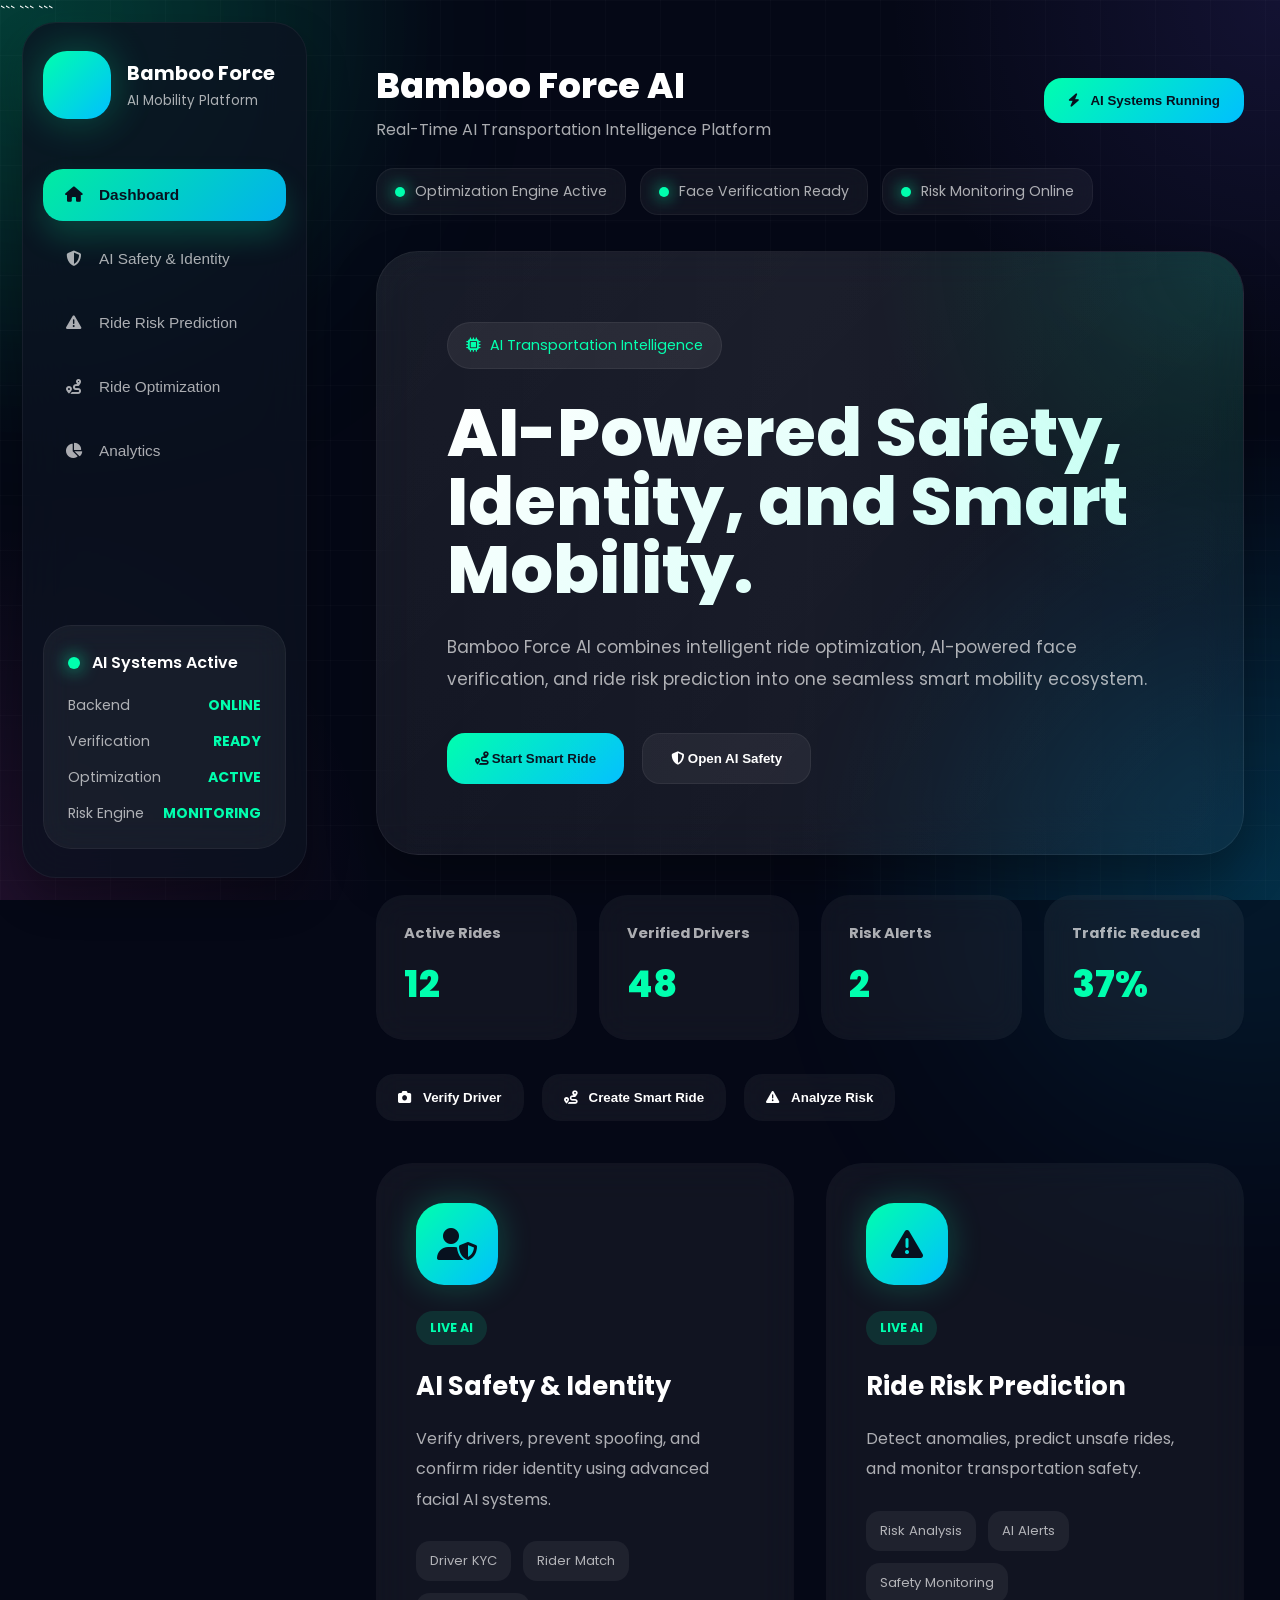
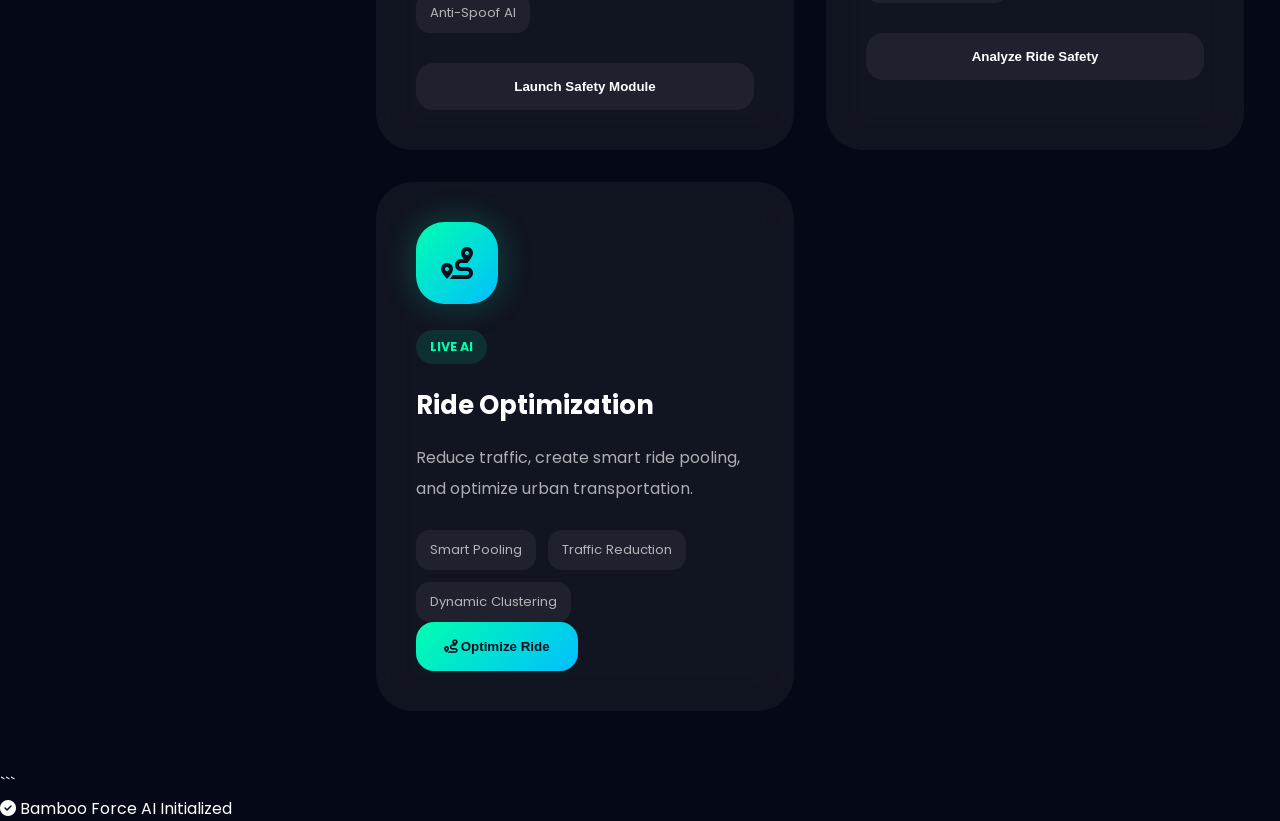
==== commit 9b403102: "Initial clean commit" ====
--- a/frontend/index.html
+++ b/frontend/index.html
@@ -1,1096 +1,969 @@
 <!DOCTYPE html>
+
 <html lang="en">
 
 <head>
 
-    <!-- ========================================= -->
-    <!-- META -->
-    <!-- ========================================= -->
-
-    <meta charset="UTF-8">
-
-    <meta
-        name="viewport"
-        content="width=device-width, initial-scale=1.0"
-    >
-
-    <!-- ========================================= -->
-    <!-- TITLE -->
-    <!-- ========================================= -->
-
-    <title>
-
-        Bamboo Force AI | Unified AI Mobility Platform
-
-    </title>
-
-    <!-- ========================================= -->
-    <!-- GOOGLE FONT -->
-    <!-- ========================================= -->
-
-    <link
-        rel="preconnect"
-        href="https://fonts.googleapis.com"
-    >
-
-    <link
-        rel="preconnect"
-        href="https://fonts.gstatic.com"
-        crossorigin
-    >
-
-    <link
-        href="https://fonts.googleapis.com/css2?family=Poppins:wght@300;400;500;600;700;800&display=swap"
-        rel="stylesheet"
-    >
-
-    <!-- ========================================= -->
-    <!-- FONT AWESOME -->
-    <!-- ========================================= -->
-
-    <link
-        rel="stylesheet"
-        href="https://cdnjs.cloudflare.com/ajax/libs/font-awesome/6.5.1/css/all.min.css"
-    >
-
-    <!-- ========================================= -->
-    <!-- CSS -->
-    <!-- ========================================= -->
-
-    <link
-        rel="stylesheet"
-        href="style.css"
-    >
+```
+<meta charset="UTF-8">
+
+<meta
+    name="viewport"
+    content="width=device-width, initial-scale=1.0"
+>
+
+<title>
+
+    Bamboo Force AI | Unified AI Mobility Platform
+
+</title>
+
+<link
+    rel="preconnect"
+    href="https://fonts.googleapis.com"
+>
+
+<link
+    rel="preconnect"
+    href="https://fonts.gstatic.com"
+    crossorigin
+>
+
+<link
+    href="https://fonts.googleapis.com/css2?family=Poppins:wght@300;400;500;600;700;800&display=swap"
+    rel="stylesheet"
+>
+
+<link
+    rel="stylesheet"
+    href="https://cdnjs.cloudflare.com/ajax/libs/font-awesome/6.5.1/css/all.min.css"
+>
+
+<link
+    rel="stylesheet"
+    href="style.css"
+>
+```
 
 </head>
 
 <body>
 
-    <!-- ========================================= -->
-    <!-- BACKGROUND EFFECTS -->
-    <!-- ========================================= -->
-
-    <div class="background-gradient"></div>
-
-    <div class="grid-overlay"></div>
-
-    <div class="blur-circle blur-one"></div>
-
-    <div class="blur-circle blur-two"></div>
-
-    <!-- ========================================= -->
-    <!-- MAIN APP -->
-    <!-- ========================================= -->
-
-    <div class="app-container">
-
-        <!-- ===================================== -->
-        <!-- SIDEBAR -->
-        <!-- ===================================== -->
-
-        <aside class="sidebar">
-
-            <!-- ================================= -->
-            <!-- LOGO -->
-            <!-- ================================= -->
-
-            <div class="sidebar-logo">
-
-                <div class="logo-icon">
-
-                    <i class="fa-solid fa-bamboo"></i>
-
-                </div>
-
-                <div>
-
-                    <h2>
-
-                        Bamboo Force
-
-                    </h2>
+```
+<!-- BACKGROUND -->
+
+<div class="background-gradient"></div>
+
+<div class="grid-overlay"></div>
+
+<div class="blur-circle blur-one"></div>
+
+<div class="blur-circle blur-two"></div>
+
+<!-- MAIN APP -->
+
+<div class="app-container">
+
+    <!-- SIDEBAR -->
+
+    <aside class="sidebar">
+
+        <div class="sidebar-logo">
+
+            <div class="logo-icon">
+
+                <i class="fa-solid fa-bamboo"></i>
+
+            </div>
+
+            <div>
+
+                <h2>
+
+                    Bamboo Force
+
+                </h2>
+
+                <p>
+
+                    AI Mobility Platform
+
+                </p>
+
+            </div>
+
+        </div>
+
+        <!-- NAVIGATION -->
+
+        <nav class="sidebar-nav">
+
+            <button
+                class="nav-item active"
+                onclick="showSection('dashboardSection', event)"
+            >
+
+                <i class="fa-solid fa-house"></i>
+
+                Dashboard
+
+            </button>
+
+            <button
+                class="nav-item"
+                onclick="showSection('safetySection', event)"
+            >
+
+                <i class="fa-solid fa-shield-halved"></i>
+
+                AI Safety & Identity
+
+            </button>
+
+            <button
+                class="nav-item"
+                onclick="showSection('riskSection', event)"
+            >
+
+                <i class="fa-solid fa-triangle-exclamation"></i>
+
+                Ride Risk Prediction
+
+            </button>
+
+            <button
+                class="nav-item"
+                onclick="showSection('optimizationSection', event)"
+            >
+
+                <i class="fa-solid fa-route"></i>
+
+                Ride Optimization
+
+            </button>
+
+            <button
+                class="nav-item"
+                onclick="showSection('analyticsSection', event)"
+            >
+
+                <i class="fa-solid fa-chart-pie"></i>
+
+                Analytics
+
+            </button>
+
+        </nav>
+
+        <!-- LIVE STATUS -->
+
+        <div class="sidebar-status">
+
+            <div class="status-header">
+
+                <div class="status-dot"></div>
+
+                <span>
+
+                    AI Systems Active
+
+                </span>
+
+            </div>
+
+            <div class="status-grid">
+
+                <div class="status-item">
+
+                    <span>
+
+                        Backend
+
+                    </span>
+
+                    <strong>
+
+                        ONLINE
+
+                    </strong>
+
+                </div>
+
+                <div class="status-item">
+
+                    <span>
+
+                        Verification
+
+                    </span>
+
+                    <strong>
+
+                        READY
+
+                    </strong>
+
+                </div>
+
+                <div class="status-item">
+
+                    <span>
+
+                        Optimization
+
+                    </span>
+
+                    <strong>
+
+                        ACTIVE
+
+                    </strong>
+
+                </div>
+
+                <div class="status-item">
+
+                    <span>
+
+                        Risk Engine
+
+                    </span>
+
+                    <strong>
+
+                        MONITORING
+
+                    </strong>
+
+                </div>
+
+            </div>
+
+        </div>
+
+    </aside>
+
+    <!-- MAIN CONTENT -->
+
+    <main class="main-content">
+
+        <!-- TOPBAR -->
+
+        <header class="topbar">
+
+            <div>
+
+                <h1>
+
+                    Bamboo Force AI
+
+                </h1>
+
+                <p>
+
+                    Real-Time AI Transportation Intelligence Platform
+
+                </p>
+
+            </div>
+
+            <button class="launch-btn">
+
+                <i class="fa-solid fa-bolt"></i>
+
+                AI Systems Running
+
+            </button>
+
+        </header>
+
+        <!-- STATUS BAR -->
+
+        <div class="system-banner">
+
+            <div class="system-item">
+
+                <span class="system-dot"></span>
+
+                Optimization Engine Active
+
+            </div>
+
+            <div class="system-item">
+
+                <span class="system-dot"></span>
+
+                Face Verification Ready
+
+            </div>
+
+            <div class="system-item">
+
+                <span class="system-dot"></span>
+
+                Risk Monitoring Online
+
+            </div>
+
+        </div>
+
+        <!-- DASHBOARD -->
+
+        <section
+            id="dashboardSection"
+            class="content-section active-section"
+        >
+
+            <div class="hero-banner">
+
+                <div class="hero-text">
+
+                    <div class="hero-badge">
+
+                        <i class="fa-solid fa-microchip"></i>
+
+                        AI Transportation Intelligence
+
+                    </div>
+
+                    <h1>
+
+                        AI-Powered Safety,
+                        Identity,
+                        and Smart Mobility.
+
+                    </h1>
 
                     <p>
 
-                        AI Mobility Platform
+                        Bamboo Force AI combines intelligent
+                        ride optimization,
+                        AI-powered face verification,
+                        and ride risk prediction
+                        into one seamless smart mobility ecosystem.
 
                     </p>
 
-                </div>
-
-            </div>
-
-            <!-- ================================= -->
-            <!-- NAVIGATION -->
-            <!-- ================================= -->
-
-            <nav class="sidebar-nav">
-
-                <button
-                    class="nav-item active"
-                    onclick="showSection('dashboardSection', event)"
-                >
-
-                    <i class="fa-solid fa-house"></i>
-
-                    Dashboard
-
-                </button>
-
-                <button
-                    class="nav-item"
-                    onclick="showSection('safetySection', event)"
-                >
-
-                    <i class="fa-solid fa-shield-halved"></i>
-
-                    AI Safety & Identity
-
-                </button>
-
-                <button
-                    class="nav-item"
-                    onclick="showSection('riskSection', event)"
-                >
-
-                    <i class="fa-solid fa-triangle-exclamation"></i>
-
-                    Ride Risk Prediction
-
-                </button>
-
-                <button
-                    class="nav-item"
-                    onclick="showSection('optimizationSection', event)"
-                >
-
-                    <i class="fa-solid fa-route"></i>
-
-                    Ride Optimization
-
-                </button>
-
-                <button
-                    class="nav-item"
-                    onclick="showSection('analyticsSection', event)"
-                >
-
-                    <i class="fa-solid fa-chart-pie"></i>
-
-                    Analytics
-
-                </button>
-
-            </nav>
-
-            <!-- ================================= -->
-            <!-- LIVE STATUS -->
-            <!-- ================================= -->
-
-            <div class="sidebar-status">
-
-                <div class="status-header">
-
-                    <div class="status-dot"></div>
-
-                    <span>
-
-                        AI Systems Active
-
-                    </span>
-
-                </div>
-
-                <div class="status-grid">
-
-                    <div class="status-item">
-
-                        <span>
-
-                            Backend
-
-                        </span>
-
-                        <strong>
-
-                            ONLINE
-
-                        </strong>
-
-                    </div>
-
-                    <div class="status-item">
-
-                        <span>
-
-                            Verification
-
-                        </span>
-
-                        <strong>
-
-                            READY
-
-                        </strong>
-
-                    </div>
-
-                    <div class="status-item">
-
-                        <span>
-
-                            Optimization
-
-                        </span>
-
-                        <strong>
-
-                            ACTIVE
-
-                        </strong>
-
-                    </div>
-
-                    <div class="status-item">
-
-                        <span>
-
-                            Risk Engine
-
-                        </span>
-
-                        <strong>
-
-                            MONITORING
-
-                        </strong>
-
-                    </div>
-
-                </div>
-
-            </div>
-
-        </aside>
-
-        <!-- ===================================== -->
-        <!-- MAIN CONTENT -->
-        <!-- ===================================== -->
-
-        <main class="main-content">
-
-            <!-- ================================= -->
-            <!-- TOPBAR -->
-            <!-- ================================= -->
-
-            <header class="topbar">
-
-                <div>
-
-                    <h1>
-
-                        Bamboo Force AI
-
-                    </h1>
-
-                    <p>
-
-                        Real-Time AI Transportation Intelligence Platform
-
-                    </p>
-
-                </div>
-
-                <button class="launch-btn">
-
-                    <i class="fa-solid fa-bolt"></i>
-
-                    AI Systems Running
-
-                </button>
-
-            </header>
-
-            <!-- ================================= -->
-            <!-- SYSTEM STATUS BAR -->
-            <!-- ================================= -->
-
-            <div class="system-banner">
-
-                <div class="system-item">
-
-                    <span class="system-dot"></span>
-
-                    Optimization Engine Active
-
-                </div>
-
-                <div class="system-item">
-
-                    <span class="system-dot"></span>
-
-                    Face Verification Ready
-
-                </div>
-
-                <div class="system-item">
-
-                    <span class="system-dot"></span>
-
-                    Risk Monitoring Online
-
-                </div>
-
-            </div>
-
-            <!-- ================================= -->
-            <!-- DASHBOARD SECTION -->
-            <!-- ================================= -->
-
-            <section
-                id="dashboardSection"
-                class="content-section active-section"
-            >
-
-                <!-- ================================= -->
-                <!-- HERO -->
-                <!-- ================================= -->
-
-                <div class="hero-banner">
-
-                    <div class="hero-text">
-
-                        <div class="hero-badge">
-
-                            <i class="fa-solid fa-microchip"></i>
-
-                            AI Transportation Intelligence
-
-                        </div>
-
-                        <h1>
-
-                            AI-Powered Safety,
-                            Identity,
-                            and Smart Mobility.
-
-                        </h1>
-
-                        <p>
-
-                            Bamboo Force AI combines intelligent
-                            ride optimization,
-                            AI-powered face verification,
-                            and ride risk prediction
-                            into one seamless smart mobility ecosystem.
-
-                        </p>
-
-                        <!-- ========================= -->
-                        <!-- HERO ACTIONS -->
-                        <!-- ========================= -->
-
-                        <div class="hero-actions">
-
-                            <button
-                                class="primary-btn"
-                                onclick="showSection('optimizationSection', event)"
-                            >
-
-                                <i class="fa-solid fa-route"></i>
-
-                                Start Smart Ride
-
-                            </button>
-
-                            <button
-                                class="secondary-btn"
-                                onclick="showSection('safetySection', event)"
-                            >
-
-                                <i class="fa-solid fa-shield-halved"></i>
-
-                                Open AI Safety
-
-                            </button>
-
-                        </div>
-
-                    </div>
-
-                </div>
-
-                <!-- ================================= -->
-                <!-- LIVE METRICS -->
-                <!-- ================================= -->
-
-                <div class="metrics-strip">
-
-                    <div class="metric-box">
-
-                        <h3>
-
-                            Active Rides
-
-                        </h3>
-
-                        <p>
-
-                            12
-
-                        </p>
-
-                    </div>
-
-                    <div class="metric-box">
-
-                        <h3>
-
-                            Verified Drivers
-
-                        </h3>
-
-                        <p>
-
-                            48
-
-                        </p>
-
-                    </div>
-
-                    <div class="metric-box">
-
-                        <h3>
-
-                            Risk Alerts
-
-                        </h3>
-
-                        <p>
-
-                            2
-
-                        </p>
-
-                    </div>
-
-                    <div class="metric-box">
-
-                        <h3>
-
-                            Traffic Reduced
-
-                        </h3>
-
-                        <p>
-
-                            37%
-
-                        </p>
-
-                    </div>
-
-                </div>
-
-                <!-- ================================= -->
-                <!-- QUICK ACTIONS -->
-                <!-- ================================= -->
-
-                <div class="quick-actions">
-
-                    <button class="quick-btn">
-
-                        <i class="fa-solid fa-camera"></i>
-
-                        Verify Driver
-
-                    </button>
-
-                    <button class="quick-btn">
-
-                        <i class="fa-solid fa-route"></i>
-
-                        Create Smart Ride
-
-                    </button>
-
-                    <button class="quick-btn">
-
-                        <i class="fa-solid fa-triangle-exclamation"></i>
-
-                        Analyze Risk
-
-                    </button>
-
-                </div>
-
-                <!-- ================================= -->
-                <!-- MODULE GRID -->
-                <!-- ================================= -->
-
-                <div class="module-grid">
-
-                    <!-- ================================= -->
-                    <!-- SAFETY -->
-                    <!-- ================================= -->
-
-                    <div class="module-card">
-
-                        <div class="module-icon">
-
-                            <i class="fa-solid fa-user-shield"></i>
-
-                        </div>
-
-                        <div class="live-tag">
-
-                            LIVE AI
-
-                        </div>
-
-                        <h3>
-
-                            AI Safety & Identity
-
-                        </h3>
-
-                        <p>
-
-                            Verify drivers,
-                            prevent spoofing,
-                            and confirm rider identity
-                            using advanced facial AI systems.
-
-                        </p>
-
-                        <div class="module-features">
-
-                            <span>
-
-                                Driver KYC
-
-                            </span>
-
-                            <span>
-
-                                Rider Match
-
-                            </span>
-
-                            <span>
-
-                                Anti-Spoof AI
-
-                            </span>
-
-                        </div>
+                    <div class="hero-actions">
 
                         <button
-                            class="module-btn"
+                            class="primary-btn"
+                            onclick="showSection('optimizationSection', event)"
+                        >
+
+                            <i class="fa-solid fa-route"></i>
+
+                            Start Smart Ride
+
+                        </button>
+
+                        <button
+                            class="secondary-btn"
                             onclick="showSection('safetySection', event)"
                         >
 
-                            Launch Safety Module
+                            <i class="fa-solid fa-shield-halved"></i>
+
+                            Open AI Safety
 
                         </button>
 
                     </div>
 
-                    <!-- ================================= -->
-                    <!-- RISK -->
-                    <!-- ================================= -->
-
-                    <div class="module-card">
-
-                        <div class="module-icon">
-
-                            <i class="fa-solid fa-triangle-exclamation"></i>
-
-                        </div>
-
-                        <div class="live-tag">
-
-                            LIVE AI
-
-                        </div>
-
-                        <h3>
-
-                            Ride Risk Prediction
-
-                        </h3>
-
-                        <p>
-
-                            Detect anomalies,
-                            predict unsafe rides,
-                            and monitor transportation safety
-                            using AI-driven intelligence.
-
-                        </p>
-
-                        <div class="module-features">
-
-                            <span>
-
-                                Risk Analysis
-
-                            </span>
-
-                            <span>
-
-                                AI Alerts
-
-                            </span>
-
-                            <span>
-
-                                Safety Monitoring
-
-                            </span>
-
-                        </div>
-
-                        <button
-                            class="module-btn"
-                            onclick="showSection('riskSection', event)"
-                        >
-
-                            Analyze Ride Safety
-
-                        </button>
-
-                    </div>
-
-                    <!-- ================================= -->
-                    <!-- OPTIMIZATION -->
-                    <!-- ================================= -->
-
-                    <div class="module-card">
-
-                        <div class="module-icon">
-
-                            <i class="fa-solid fa-route"></i>
-
-                        </div>
-
-                        <div class="live-tag">
-
-                            LIVE AI
-
-                        </div>
-
-                        <h3>
-
-                            Ride Optimization
-
-                        </h3>
-
-                        <p>
-
-                            Reduce traffic,
-                            create smart ride pooling,
-                            and optimize urban transportation
-                            using AI orchestration systems.
-
-                        </p>
-
-                        <div class="module-features">
-
-                            <span>
-
-                                Smart Pooling
-
-                            </span>
-
-                            <span>
-
-                                Traffic Reduction
-
-                            </span>
-
-                            <span>
-
-                                Dynamic Clustering
-
-                            </span>
-
-                        </div>
-
-                        <button
-                            class="primary-btn"
-                            onclick="demoCreateRide()"
-                        >
-
-                            <i class="fa-solid fa-route"></i>
-
-                            Optimize Ride
-
-                        </button>
-    
-
-                    </div>
-
-                </div>
-
-            </section>
-
-            <!-- ================================= -->
-            <!-- SAFETY SECTION -->
-            <!-- ================================= -->
-
-            <section
-                id="safetySection"
-                class="content-section"
-            >
-
-                <div class="section-title">
-
-                    <div class="hero-badge">
-
-                        <i class="fa-solid fa-shield-halved"></i>
-
-                        AI Identity Systems
-
-                    </div>
-
-                    <h2>
+                </div>
+
+            </div>
+
+            <!-- METRICS -->
+
+            <div class="metrics-strip">
+
+                <div class="metric-box">
+
+                    <h3>Active Rides</h3>
+
+                    <p>12</p>
+
+                </div>
+
+                <div class="metric-box">
+
+                    <h3>Verified Drivers</h3>
+
+                    <p>48</p>
+
+                </div>
+
+                <div class="metric-box">
+
+                    <h3>Risk Alerts</h3>
+
+                    <p>2</p>
+
+                </div>
+
+                <div class="metric-box">
+
+                    <h3>Traffic Reduced</h3>
+
+                    <p>37%</p>
+
+                </div>
+
+            </div>
+
+            <!-- QUICK ACTIONS -->
+
+            <div class="quick-actions">
+
+                <button class="quick-btn">
+
+                    <i class="fa-solid fa-camera"></i>
+
+                    Verify Driver
+
+                </button>
+
+                <button class="quick-btn">
+
+                    <i class="fa-solid fa-route"></i>
+
+                    Create Smart Ride
+
+                </button>
+
+                <button class="quick-btn">
+
+                    <i class="fa-solid fa-triangle-exclamation"></i>
+
+                    Analyze Risk
+
+                </button>
+
+            </div>
+
+            <!-- MODULE GRID -->
+
+            <div class="module-grid">
+
+                <!-- SAFETY -->
+
+                <div class="module-card">
+
+                    <div class="module-icon">
+
+                        <i class="fa-solid fa-user-shield"></i>
+
+                    </div>
+
+                    <div class="live-tag">
+
+                        LIVE AI
+
+                    </div>
+
+                    <h3>
 
                         AI Safety & Identity
 
-                    </h2>
+                    </h3>
 
                     <p>
 
-                        Intelligent driver verification
-                        and ride-time identity confirmation systems.
+                        Verify drivers,
+                        prevent spoofing,
+                        and confirm rider identity
+                        using advanced facial AI systems.
 
                     </p>
 
-                </div>
-
-                <div class="module-grid">
-
-                    <!-- DRIVER KYC -->
-
-                    <div class="module-card">
-
-                        <div class="module-icon">
-
-                            <i class="fa-solid fa-id-card"></i>
-
-                        </div>
-
-                        <div class="live-tag">
-
-                            ACTIVE
-
-                        </div>
-
-                        <h3>
-
-                            Driver KYC Verification
-
-                        </h3>
-
-                        <p>
-
-                            Verify drivers before platform approval
-                            using AI-based face authentication
-                            and spoof detection.
-
-                        </p>
-
-                        <button class="module-btn">
-
-                            Start Driver Verification
-
-                        </button>
-
-                    </div>
-
-                    <!-- RIDER MATCH -->
-
-                    <div class="module-card">
-
-                        <div class="module-icon">
-
-                            <i class="fa-solid fa-camera"></i>
-
-                        </div>
-
-                        <div class="live-tag">
-
-                            ACTIVE
-
-                        </div>
-
-                        <h3>
-
-                            Rider Match Verification
-
-                        </h3>
-
-                        <p>
-
-                            Passengers can verify that
-                            the arriving driver matches
-                            the registered platform identity.
-
-                        </p>
-
-                        <button class="module-btn">
-
-                            Verify Driver Identity
-
-                        </button>
-
-                    </div>
-
-                </div>
-
-            </section>
-
-            <!-- ================================= -->
-            <!-- RISK SECTION -->
-            <!-- ================================= -->
-
-            <section
-                id="riskSection"
-                class="content-section"
-            >
-
-                <div class="section-title">
-
-                    <div class="hero-badge">
+                    <div class="module-features">
+
+                        <span>Driver KYC</span>
+                        <span>Rider Match</span>
+                        <span>Anti-Spoof AI</span>
+
+                    </div>
+
+                    <button
+                        class="module-btn"
+                        onclick="showSection('safetySection', event)"
+                    >
+
+                        Launch Safety Module
+
+                    </button>
+
+                </div>
+
+                <!-- RISK -->
+
+                <div class="module-card">
+
+                    <div class="module-icon">
 
                         <i class="fa-solid fa-triangle-exclamation"></i>
 
-                        AI Risk Intelligence
-
-                    </div>
-
-                    <h2>
+                    </div>
+
+                    <div class="live-tag">
+
+                        LIVE AI
+
+                    </div>
+
+                    <h3>
 
                         Ride Risk Prediction
 
-                    </h2>
+                    </h3>
 
                     <p>
 
-                        AI-powered anomaly detection
-                        and transportation safety intelligence.
+                        Detect anomalies,
+                        predict unsafe rides,
+                        and monitor transportation safety.
 
                     </p>
 
-                </div>
-
-                <div class="placeholder-box">
-
-                    <i class="fa-solid fa-chart-line"></i>
+                    <div class="module-features">
+
+                        <span>Risk Analysis</span>
+                        <span>AI Alerts</span>
+                        <span>Safety Monitoring</span>
+
+                    </div>
+
+                    <button
+                        class="module-btn"
+                        onclick="window.location.href='pages/ride_risk.html'"
+
+                    >
+
+                        Analyze Ride Safety
+
+                    </button>
+
+                </div>
+
+                <!-- OPTIMIZATION -->
+
+                <div class="module-card">
+
+                    <div class="module-icon">
+
+                        <i class="fa-solid fa-route"></i>
+
+                    </div>
+
+                    <div class="live-tag">
+
+                        LIVE AI
+
+                    </div>
 
                     <h3>
 
-                        Risk Prediction System
+                        Ride Optimization
 
                     </h3>
 
                     <p>
 
-                        Start monitoring ride safety
-                        and analyze transportation risks
-                        using AI intelligence.
+                        Reduce traffic,
+                        create smart ride pooling,
+                        and optimize urban transportation.
 
                     </p>
 
-                </div>
-
-            </section>
-
-            <!-- ================================= -->
-            <!-- OPTIMIZATION SECTION -->
-            <!-- ================================= -->
-
-            <section
-                id="optimizationSection"
-                class="content-section"
-            >
-
-                <div class="section-title">
-
-                    <div class="hero-badge">
+                    <div class="module-features">
+
+                        <span>Smart Pooling</span>
+                        <span>Traffic Reduction</span>
+                        <span>Dynamic Clustering</span>
+
+                    </div>
+
+                    <button
+                        class="primary-btn"
+                        onclick="window.location.href='pages/ride_optimization.html'"
+                    >
 
                         <i class="fa-solid fa-route"></i>
 
-                        AI Mobility Optimization
-
-                    </div>
-
-                    <h2>
-
-                        Smart Ride Optimization
-
-                    </h2>
+                        Optimize Ride
+
+                    </button>
+
+                </div>
+
+            </div>
+
+        </section>
+
+        <!-- SAFETY SECTION -->
+
+        <section
+            id="safetySection"
+            class="content-section"
+        >
+
+            <div class="section-title">
+
+                <div class="hero-badge">
+
+                    <i class="fa-solid fa-shield-halved"></i>
+
+                    AI Identity Systems
+
+                </div>
+
+                <h2>
+
+                    AI Safety & Identity
+
+                </h2>
+
+                <p>
+
+                    Intelligent driver verification
+                    and ride-time identity confirmation systems.
+
+                </p>
+
+            </div>
+
+            <div class="module-grid">
+
+                <!-- DRIVER KYC -->
+
+                <div class="module-card">
+
+                    <div class="module-icon">
+
+                        <i class="fa-solid fa-id-card"></i>
+
+                    </div>
+
+                    <div class="live-tag">
+
+                        ACTIVE
+
+                    </div>
+
+                    <h3>
+
+                        Driver KYC Verification
+
+                    </h3>
 
                     <p>
 
-                        AI-driven urban transportation
-                        orchestration and intelligent ride pooling.
+                        Verify drivers before platform approval
+                        using AI-based face authentication
+                        and spoof detection.
 
                     </p>
 
-                </div>
-
-                <div class="placeholder-box">
+                    <button
+                        class="module-btn"
+                        onclick="window.location.href='pages/driver_portal.html'"
+                    >
+
+                        Start Driver Verification
+
+                    </button>
+
+                </div>
+
+                <!-- USER VERIFICATION -->
+
+                <div class="module-card">
+
+                    <div class="module-icon">
+
+                        <i class="fa-solid fa-camera"></i>
+
+                    </div>
+
+                    <div class="live-tag">
+
+                        ACTIVE
+
+                    </div>
+
+                    <h3>
+
+                        Rider Match Verification
+
+                    </h3>
+
+                    <p>
+
+                        Passengers can verify that
+                        the arriving driver matches
+                        the registered platform identity.
+
+                    </p>
+
+                    <button
+                        class="module-btn"
+                        onclick="window.location.href='pages/user_verification.html'"
+                    >
+
+                        Verify Driver Identity
+
+                    </button>
+
+                </div>
+
+            </div>
+
+        </section>
+
+        <!-- RISK SECTION -->
+
+        <section
+            id="riskSection"
+            class="content-section"
+        >
+
+            <div class="section-title">
+
+                <div class="hero-badge">
+
+                    <i class="fa-solid fa-triangle-exclamation"></i>
+
+                    AI Risk Intelligence
+
+                </div>
+
+                <h2>
+
+                    Ride Risk Prediction
+
+                </h2>
+
+                <p>
+
+                    AI-powered anomaly detection
+                    and transportation safety intelligence.
+
+                </p>
+
+            </div>
+
+            <div class="placeholder-box">
+
+                <i class="fa-solid fa-chart-line"></i>
+
+                <h3>
+
+                    Risk Prediction System
+
+                </h3>
+
+                <p>
+
+                    Start monitoring ride safety
+                    and analyze transportation risks
+                    using AI intelligence.
+
+                </p>
+
+                <button
+                    class="primary-btn"
+                    onclick="window.location.href='pages/ride_risk.html'"
+                >
+
+                    Open Risk Prediction
+
+                </button>
+
+            </div>
+
+        </section>
+
+        <!-- OPTIMIZATION SECTION -->
+
+        <section
+            id="optimizationSection"
+            class="content-section"
+        >
+
+            <div class="section-title">
+
+                <div class="hero-badge">
 
                     <i class="fa-solid fa-route"></i>
 
-                    <h3>
-
-                        Ride Optimization Module
-
-                    </h3>
-
-                    <p>
-
-                        Your AI ride orchestration system
-                        will dynamically appear here.
-
-                    </p>
-
-                </div>
-
-            </section>
-
-            <!-- ================================= -->
-            <!-- ANALYTICS SECTION -->
-            <!-- ================================= -->
-
-            <section
-                id="analyticsSection"
-                class="content-section"
-            >
-
-                <div class="section-title">
-
-                    <div class="hero-badge">
-
-                        <i class="fa-solid fa-chart-pie"></i>
-
-                        AI Analytics
-
-                    </div>
-
-                    <h2>
-
-                        Analytics Dashboard
-
-                    </h2>
-
-                    <p>
-
-                        Live AI metrics,
-                        mobility insights,
-                        and transportation intelligence.
-
-                    </p>
-
-                </div>
-
-                <div class="placeholder-box">
+                    AI Mobility Optimization
+
+                </div>
+
+                <h2>
+
+                    Smart Ride Optimization
+
+                </h2>
+
+                <p>
+
+                    AI-driven urban transportation
+                    orchestration and intelligent ride pooling.
+
+                </p>
+
+            </div>
+
+            <div class="placeholder-box">
+
+                <i class="fa-solid fa-route"></i>
+
+                <h3>
+
+                    Ride Optimization Module
+
+                </h3>
+
+                <p>
+
+                    Your AI ride orchestration system
+                    will dynamically appear here.
+
+                </p>
+
+                <button
+                    class="primary-btn"
+                    onclick="window.location.href='pages/ride_optimization.html'"
+                >
+
+                    Open Ride Optimization
+
+                </button>
+
+            </div>
+
+        </section>
+
+        <!-- ANALYTICS -->
+
+        <section
+            id="analyticsSection"
+            class="content-section"
+        >
+
+            <div class="section-title">
+
+                <div class="hero-badge">
 
                     <i class="fa-solid fa-chart-pie"></i>
 
-                    <h3>
-
-                        Analytics System
-
-                    </h3>
-
-                    <p>
-
-                        Start using AI systems
-                        to unlock live analytics
-                        and transportation insights.
-
-                    </p>
-
-                </div>
-
-            </section>
-
-        </main>
-
-    </div>
-
-    <!-- ========================================= -->
-    <!-- SCRIPT -->
-    <!-- ========================================= -->
-
-    <script>
-
-        // =========================================
-        // SHOW SECTIONS
-        // =========================================
-
-        function showSection(
-
-            sectionId,
-            event
-        ) {
-
-            const sections = document.querySelectorAll(
-                ".content-section"
+                    AI Analytics
+
+                </div>
+
+                <h2>
+
+                    Analytics Dashboard
+
+                </h2>
+
+                <p>
+
+                    Live AI metrics,
+                    mobility insights,
+                    and transportation intelligence.
+
+                </p>
+
+            </div>
+
+            <div class="placeholder-box">
+
+                <i class="fa-solid fa-chart-pie"></i>
+
+                <h3>
+
+                    Analytics System
+
+                </h3>
+
+                <p>
+
+                    Start using AI systems
+                    to unlock live analytics
+                    and transportation insights.
+
+                </p>
+
+            </div>
+
+        </section>
+
+    </main>
+
+</div>
+
+<!-- JAVASCRIPT -->
+
+<script>
+
+    function showSection(
+        sectionId,
+        event
+    ) {
+
+        const sections = document.querySelectorAll(
+            ".content-section"
+        );
+
+        sections.forEach(section => {
+
+            section.classList.remove(
+                "active-section"
             );
-
-            sections.forEach(section => {
-
-                section.classList.remove(
-                    "active-section"
-                );
-            });
-
-            document
-                .getElementById(sectionId)
-                .classList.add(
-                    "active-section"
-                );
-
-            const navItems = document.querySelectorAll(
-                ".nav-item"
+        });
+
+        document
+            .getElementById(sectionId)
+            .classList.add(
+                "active-section"
             );
 
-            navItems.forEach(item => {
-
-                item.classList.remove(
-                    "active"
-                );
-            });
-
-            if (event) {
-
-                event.currentTarget.classList.add(
-                    "active"
-                );
-            }
-
-            window.scrollTo({
-
-                top: 0,
-
-                behavior: "smooth"
-            });
+        const navItems = document.querySelectorAll(
+            ".nav-item"
+        );
+
+        navItems.forEach(item => {
+
+            item.classList.remove(
+                "active"
+            );
+        });
+
+        if (event) {
+
+            event.currentTarget.classList.add(
+                "active"
+            );
         }
 
-    </script>
-    <!-- ========================================= -->
-    <!-- JAVASCRIPT -->
-    <!-- ========================================= -->
-
-    <script src="api.js"></script>
-
-    <script src="script.js"></script>
+        window.scrollTo({
+
+            top: 0,
+
+            behavior: "smooth"
+        });
+    }
+
+</script>
+
+<script src="js/api.js"></script>
+
+<script src="script.js"></script>
+```
 
 </body>
 
-</html>+</html>
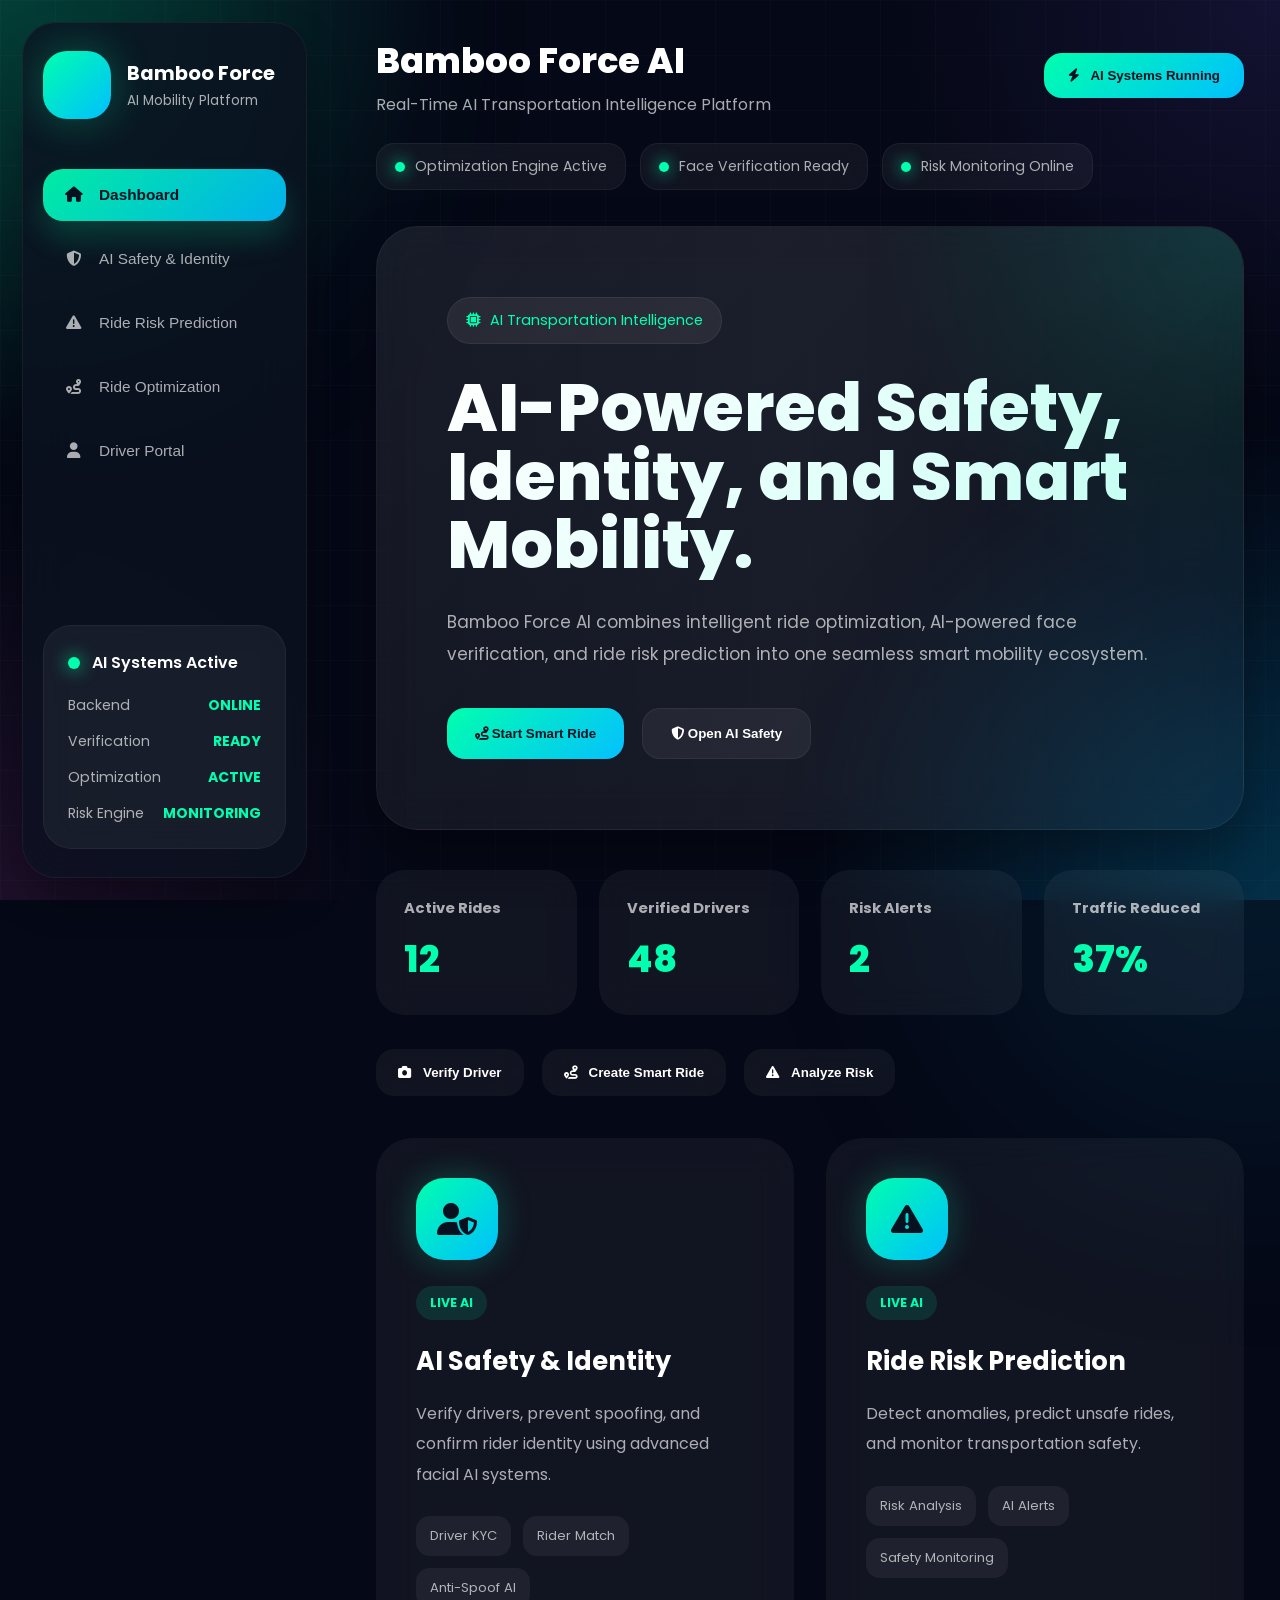
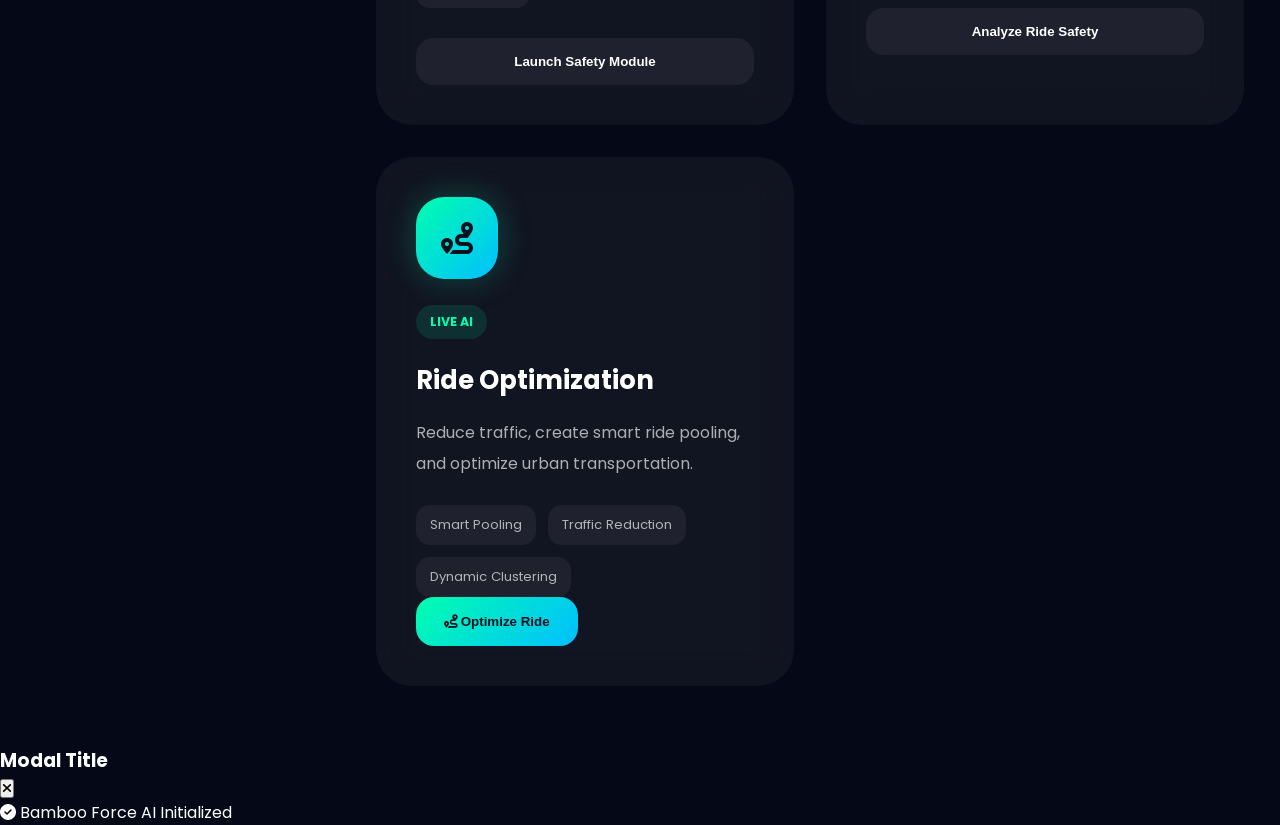
==== commit dc9fd590: "Complete Bamboo Force AI mobility platform integration" ====
--- a/frontend/index.html
+++ b/frontend/index.html
@@ -4,7 +4,6 @@
 
 <head>
 
-```
 <meta charset="UTF-8">
 
 <meta
@@ -43,13 +42,11 @@
     rel="stylesheet"
     href="style.css"
 >
-```
 
 </head>
 
 <body>
 
-```
 <!-- BACKGROUND -->
 
 <div class="background-gradient"></div>
@@ -111,7 +108,7 @@
 
             <button
                 class="nav-item"
-                onclick="showSection('safetySection', event)"
+                onclick="window.location.href='pages/user_verification.html'"
             >
 
                 <i class="fa-solid fa-shield-halved"></i>
@@ -122,7 +119,7 @@
 
             <button
                 class="nav-item"
-                onclick="showSection('riskSection', event)"
+                onclick="window.location.href='pages/ride_risk.html'"
             >
 
                 <i class="fa-solid fa-triangle-exclamation"></i>
@@ -133,7 +130,7 @@
 
             <button
                 class="nav-item"
-                onclick="showSection('optimizationSection', event)"
+                onclick="window.location.href='pages/ride_optimization.html'"
             >
 
                 <i class="fa-solid fa-route"></i>
@@ -144,12 +141,12 @@
 
             <button
                 class="nav-item"
-                onclick="showSection('analyticsSection', event)"
+                onclick="window.location.href='pages/driver_portal.html'"
             >
 
-                <i class="fa-solid fa-chart-pie"></i>
-
-                Analytics
+                <i class="fa-solid fa-user"></i>
+
+                Driver Portal
 
             </button>
 
@@ -348,7 +345,7 @@
 
                         <button
                             class="primary-btn"
-                            onclick="showSection('optimizationSection', event)"
+                            onclick="window.location.href='pages/ride_optimization.html'"
                         >
 
                             <i class="fa-solid fa-route"></i>
@@ -359,7 +356,7 @@
 
                         <button
                             class="secondary-btn"
-                            onclick="showSection('safetySection', event)"
+                            onclick="window.location.href='pages/user_verification.html'"
                         >
 
                             <i class="fa-solid fa-shield-halved"></i>
@@ -378,35 +375,35 @@
 
             <div class="metrics-strip">
 
-                <div class="metric-box">
+                <div class="metric-box interactive-card" onclick="showActiveRidesModal()" data-tooltip="View all active rides">
 
                     <h3>Active Rides</h3>
 
-                    <p>12</p>
-
-                </div>
-
-                <div class="metric-box">
+                    <p class="live-counter" id="activeRidesCount">12</p>
+
+                </div>
+
+                <div class="metric-box interactive-card" onclick="showVerifiedDriversModal()" data-tooltip="View verified drivers">
 
                     <h3>Verified Drivers</h3>
 
-                    <p>48</p>
-
-                </div>
-
-                <div class="metric-box">
+                    <p class="live-counter" id="verifiedDriversCount">48</p>
+
+                </div>
+
+                <div class="metric-box interactive-card" onclick="showRiskAlertsModal()" data-tooltip="View risk alerts">
 
                     <h3>Risk Alerts</h3>
 
-                    <p>2</p>
-
-                </div>
-
-                <div class="metric-box">
+                    <p class="live-counter" id="riskAlertsCount">2</p>
+
+                </div>
+
+                <div class="metric-box interactive-card" onclick="showTrafficReductionModal()" data-tooltip="View traffic reduction insights">
 
                     <h3>Traffic Reduced</h3>
 
-                    <p>37%</p>
+                    <p class="live-counter" id="trafficReducedCount">37%</p>
 
                 </div>
 
@@ -448,9 +445,9 @@
 
                 <!-- SAFETY -->
 
-                <div class="module-card">
-
-                    <div class="module-icon">
+                <div class="module-card interactive-card" data-tooltip="Launch AI Safety & Identity module">
+
+                    <div class="module-icon card-icon">
 
                         <i class="fa-solid fa-user-shield"></i>
 
@@ -487,7 +484,7 @@
 
                     <button
                         class="module-btn"
-                        onclick="showSection('safetySection', event)"
+                        onclick="window.location.href='pages/user_verification.html'"
                     >
 
                         Launch Safety Module
@@ -498,9 +495,9 @@
 
                 <!-- RISK -->
 
-                <div class="module-card">
-
-                    <div class="module-icon">
+                <div class="module-card interactive-card" data-tooltip="Launch Ride Risk Prediction module">
+
+                    <div class="module-icon card-icon">
 
                         <i class="fa-solid fa-triangle-exclamation"></i>
 
@@ -548,9 +545,9 @@
 
                 <!-- OPTIMIZATION -->
 
-                <div class="module-card">
-
-                    <div class="module-icon">
+                <div class="module-card interactive-card" data-tooltip="Launch Ride Optimization module">
+
+                    <div class="module-icon card-icon">
 
                         <i class="fa-solid fa-route"></i>
 
@@ -959,10 +956,26 @@
 
 </script>
 
+<!-- MODAL OVERLAY -->
+
+<div id="modalOverlay" class="modal-overlay">
+    <div class="modal-content">
+        <div class="modal-header">
+            <h3 id="modalTitle">Modal Title</h3>
+            <button class="modal-close" onclick="closeModal()">
+                <i class="fa-solid fa-xmark"></i>
+            </button>
+        </div>
+        <div class="modal-body" id="modalBody">
+            <!-- Modal content will be dynamically inserted -->
+        </div>
+    </div>
+</div>
+
+<script src="config.js"></script>
 <script src="js/api.js"></script>
-
 <script src="script.js"></script>
-```
+<script src="js/dashboard.js"></script>
 
 </body>
 
